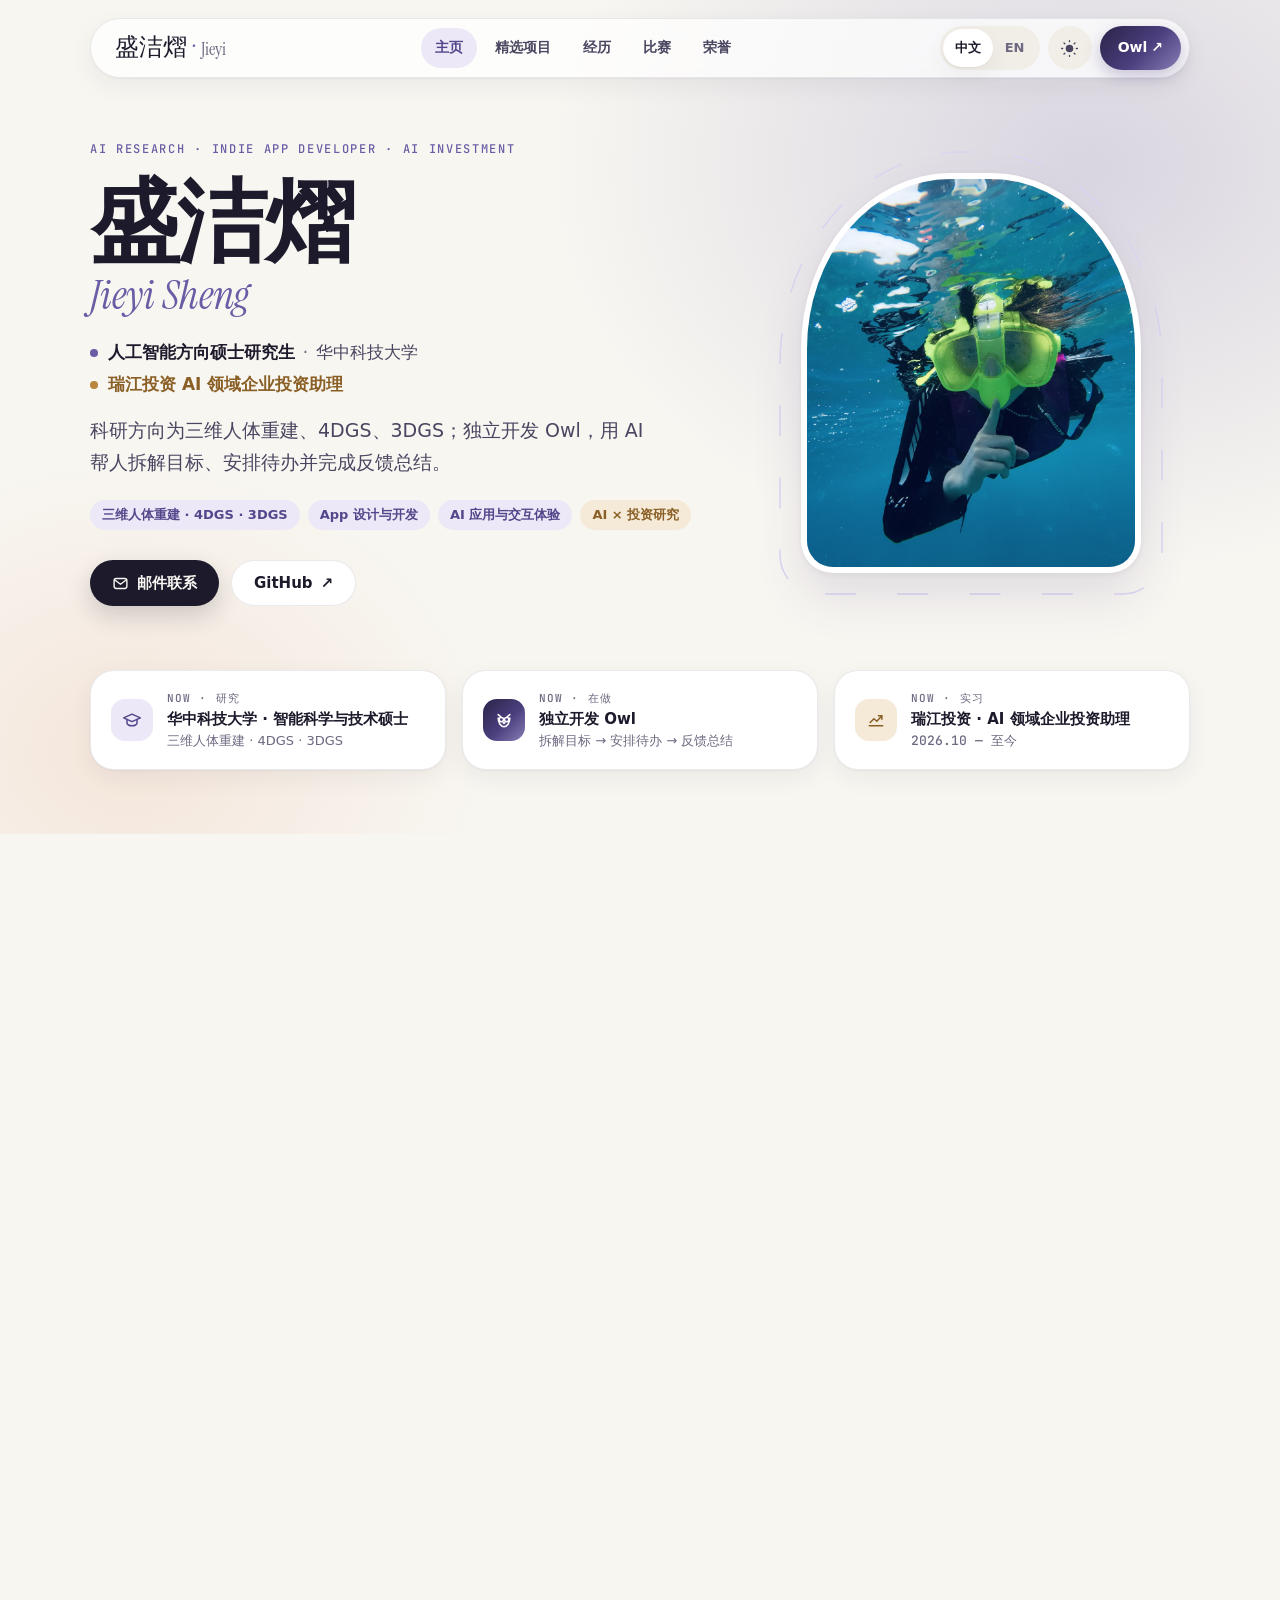
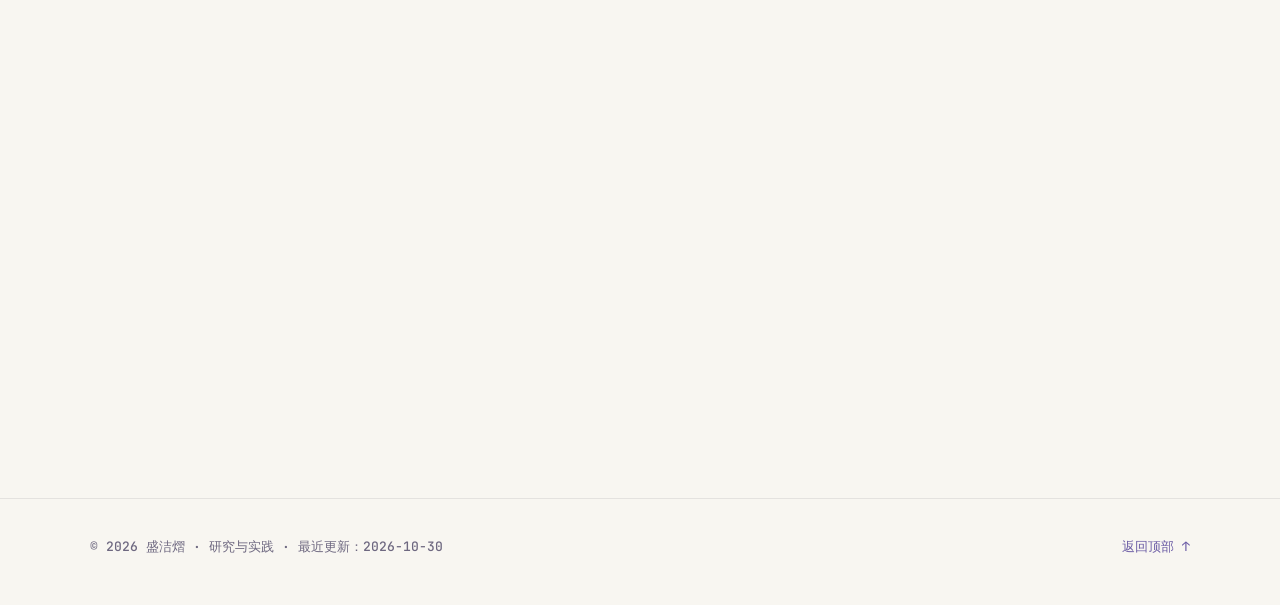
==== archive/index.html @ c2bc89c9 "archive: remove the three floating stat bubbles around the hero avatar; keep English institution nam" ====
<!DOCTYPE html>
<html lang="zh-CN" class="light">
  <head>
    <meta charset="utf-8">
    <meta name="viewport" content="width=device-width, initial-scale=1">
    <meta http-equiv="Content-Security-Policy" content="default-src 'self'; img-src 'self' data:; style-src 'self'; script-src 'self'; font-src 'self'; connect-src 'self'; frame-src 'none'; object-src 'none'; base-uri 'self'; form-action 'none'">
    <title>盛洁熠 | Jieyi Sheng</title>
    <meta name="description" content="人工智能方向硕士研究生、瑞江投资 AI 领域企业投资助理，独立开发 Owl，关注三维人体重建、4DGS、3DGS。">
    <meta name="author" content="盛洁熠">
    <meta name="keywords" content="盛洁熠,Jieyi Sheng,三维人体重建,4DGS,3DGS,人工智能,华中科技大学">
    <meta property="og:title" content="盛洁熠 | Jieyi Sheng">
    <meta property="og:description" content="人工智能方向硕士研究生、瑞江投资 AI 领域企业投资助理，独立开发 Owl，关注三维人体重建、4DGS、3DGS。">
    <meta property="og:type" content="website">
    <meta property="og:url" content="https://vvsherryvv.github.io/archive/">
    <meta property="og:image" content="https://vvsherryvv.github.io/archive/assets/avatar.jpg">
    <meta name="twitter:card" content="summary_large_image">
    <meta name="twitter:title" content="盛洁熠 | Jieyi Sheng">
    <meta name="twitter:description" content="人工智能方向硕士研究生、瑞江投资 AI 领域企业投资助理，独立开发 Owl，关注三维人体重建、4DGS、3DGS。">
    <meta name="twitter:image" content="https://vvsherryvv.github.io/archive/assets/avatar.jpg">
    <meta name="theme-color" content="#F8F6F1">
    <link rel="canonical" href="https://vvsherryvv.github.io/archive/">
    <link rel="icon" href="/assets/images/favicon.png" type="image/png">
    <link rel="apple-touch-icon" href="/apple-touch-icon.png">
    <link rel="preload" as="image" href="assets/avatar.jpg">
    <link rel="stylesheet" href="styles.css">
  </head>
  <body>
    <a class="skip-link" href="#archive-content">跳到主要内容 / Skip to content</a>
    <nav class="site-nav" aria-label="Primary">
      <div class="nav-inner">
        <a class="brand" href="#about"><span data-i18n="brand">盛洁熠</span><span class="brand-dot" aria-hidden="true">&middot;</span><span class="brand-sub" data-i18n="brandSub">Jieyi</span></a>
        <div class="desktop-links">
          <a href="#about" data-i18n="navAbout">主页</a>
          <a href="#projects" data-i18n="navProjects">精选项目</a>
          <a href="#experience" data-i18n="navExperience">经历</a>
          <a href="#competitions" data-i18n="navCompetitions">比赛</a>
          <a href="#awards" data-i18n="navAwards">荣誉</a>
        </div>
        <div class="nav-actions">
          <div class="language-switch" role="group" aria-label="Language">
            <button type="button" data-lang="zh" class="active" aria-pressed="true">中文</button>
            <button type="button" data-lang="en" aria-pressed="false">EN</button>
          </div>
          <button class="icon-button" id="themeToggle" type="button" aria-label="Toggle theme">
            <svg class="sun-icon" viewBox="0 0 24 24" aria-hidden="true"><path d="M12 4.2a.8.8 0 0 0 .8-.8V2a.8.8 0 1 0-1.6 0v1.4a.8.8 0 0 0 .8.8Zm0 15.6a.8.8 0 0 0-.8.8V22a.8.8 0 1 0 1.6 0v-1.4a.8.8 0 0 0-.8-.8ZM4.2 12a.8.8 0 0 0-.8-.8H2a.8.8 0 1 0 0 1.6h1.4a.8.8 0 0 0 .8-.8Zm17.8-.8h-1.4a.8.8 0 1 0 0 1.6H22a.8.8 0 1 0 0-1.6ZM5.64 4.51a.8.8 0 1 0-1.13 1.13l.99.99a.8.8 0 0 0 1.13-1.13l-.99-.99Zm12.86 12.86a.8.8 0 1 0-1.13 1.13l.99.99a.8.8 0 1 0 1.13-1.13l-.99-.99Zm.99-11.73a.8.8 0 1 0-1.13-1.13l-.99.99a.8.8 0 1 0 1.13 1.13l.99-.99ZM6.63 18.5a.8.8 0 0 0-1.13-1.13l-.99.99a.8.8 0 1 0 1.13 1.13l.99-.99ZM12 7.2a4.8 4.8 0 1 0 0 9.6 4.8 4.8 0 0 0 0-9.6Z"/></svg>
            <svg class="moon-icon" viewBox="0 0 24 24" aria-hidden="true"><path d="M21.3 14.1a.9.9 0 0 0-.99-.24 7.7 7.7 0 0 1-9.98-10 .9.9 0 0 0-1.23-1.1A9.9 9.9 0 1 0 21.48 15a.9.9 0 0 0-.18-.9Z"/></svg>
          </button>
          <a class="product-home" href="https://www.wizardingos.club/zh/">Owl <span aria-hidden="true">&#8599;</span></a>
          <button class="menu-button" id="menuToggle" type="button" aria-label="Open menu" aria-expanded="false" aria-controls="mobileLinks">
            <svg class="menu-icon" viewBox="0 0 24 24" aria-hidden="true"><path d="M5 8h14M5 16h14"/></svg>
            <svg class="close-icon" viewBox="0 0 24 24" aria-hidden="true"><path d="M6 6l12 12M18 6 6 18"/></svg>
          </button>
        </div>
      </div>
      <div class="mobile-links" id="mobileLinks">
        <a href="#about" data-i18n="navAbout">主页</a>
        <a href="#projects" data-i18n="navProjects">精选项目</a>
        <a href="#experience" data-i18n="navExperience">经历</a>
        <a href="#competitions" data-i18n="navCompetitions">比赛</a>
        <a href="#awards" data-i18n="navAwards">荣誉</a>
        <a class="mobile-owl" href="https://www.wizardingos.club/zh/">Owl <span aria-hidden="true">&#8599;</span></a>
      </div>
    </nav>

    <main class="page-shell" id="archive-content" tabindex="-1">
      <header class="hero" id="about">
        <div class="wrap hero-inner">
          <div class="hero-copy">
            <p class="eyebrow hero-eyebrow" data-i18n="heroEyebrow" data-i18n-items><span class="eyebrow-item">AI Research</span><span class="eyebrow-sep" aria-hidden="true"> · </span><span class="eyebrow-item">Indie App Developer</span><span class="eyebrow-sep" aria-hidden="true"> · </span><span class="eyebrow-item">AI Investment</span></p>
            <h1 data-i18n="name">盛洁熠</h1>
            <p class="hero-en" data-i18n="heroAltName">Jieyi Sheng</p>
            <div class="hero-roles">
              <p class="hero-role"><span class="role-mark" aria-hidden="true"></span><span class="role-text"><span data-i18n="title">人工智能方向硕士研究生</span><span class="sep" aria-hidden="true">&middot;</span><span class="institution" data-i18n="institution">华中科技大学</span></span></p>
              <p class="hero-role invest"><span class="role-mark" aria-hidden="true"></span><span class="role-text" data-i18n="titleRuijiang">瑞江投资 AI 领域企业投资助理</span></p>
            </div>
            <p class="lede" data-i18n="heroLede">科研方向为三维人体重建、4DGS、3DGS；独立开发 Owl，用 AI 帮人拆解目标、安排待办并完成反馈总结。</p>
            <div class="chip-row">
              <span class="chip" data-i18n="interest2">三维人体重建 · 4DGS · 3DGS</span>
              <span class="chip" data-i18n="interest1">App 设计与开发</span>
              <span class="chip" data-i18n="interest3">AI 应用与交互体验</span>
              <span class="chip amber" data-i18n="chipInvest">AI × 投资研究</span>
            </div>
            <div class="cta-row">
              <a class="btn primary" href="mailto:2689868116@qq.com"><svg viewBox="0 0 24 24" aria-hidden="true"><rect x="3" y="5" width="18" height="14" rx="3"/><path d="m4 7 8 6 8-6"/></svg><span data-i18n="contactEmail">邮件联系</span></a>
              <a class="btn ghost" href="https://github.com/vvsherryvv">GitHub <span aria-hidden="true">&#8599;</span></a>
            </div>
          </div>
          <div class="portrait">
            <svg class="arch-ring" viewBox="0 0 384 444" preserveAspectRatio="none" aria-hidden="true"><path pathLength="280" d="M1 213A183 212 0 0 1 184 1h16a183 212 0 0 1 183 212v191a39 39 0 0 1-39 39H40a39 39 0 0 1-39-39Z"/></svg>
            <div class="avatar-frame">
              <img src="assets/avatar.jpg" width="1600" height="1200" alt="盛洁熠头像" class="avatar">
            </div>
          </div>
        </div>
        <div class="wrap">
          <div class="now-grid">
            <article class="card now-card reveal">
              <span class="now-icon" aria-hidden="true"><svg viewBox="0 0 24 24"><path d="M2 9.5 12 5l10 4.5-10 4.5L2 9.5Z"/><path d="M6 11.5V16c0 1.4 2.7 3 6 3s6-1.6 6-3v-4.5"/></svg></span>
              <div><span class="now-label" data-i18n="nowResearch">Now · 研究</span><p class="now-title" data-i18n="nowResearchTitle">华中科技大学 · 智能科学与技术硕士</p><p class="now-text" data-i18n="nowResearchText">三维人体重建 · 4DGS · 3DGS</p></div>
            </article>
            <article class="card now-card reveal">
              <span class="now-icon owl" aria-hidden="true"><svg viewBox="0 0 24 24"><path d="M5 5.5 8 8M19 5.5 16 8"/><circle cx="8.8" cy="11.5" r="2.6"/><circle cx="15.2" cy="11.5" r="2.6"/><path d="M5 9.5C5 15 8 20 12 20s7-5 7-10.5"/><path d="m11 15 1 1.2 1-1.2"/></svg></span>
              <div><span class="now-label" data-i18n="nowBuilding">Now · 在做</span><p class="now-title" data-i18n="nowBuildingTitle">独立开发 Owl</p><p class="now-text" data-i18n="nowBuildingText">拆解目标 → 安排待办 → 反馈总结</p></div>
            </article>
            <article class="card now-card reveal">
              <span class="now-icon amber" aria-hidden="true"><svg viewBox="0 0 24 24"><path d="M4 19h16"/><path d="m5 15 4.5-4.5 3.5 3L19 7"/><path d="M15 7h4v4"/></svg></span>
              <div><span class="now-label" data-i18n="nowInternship">Now · 实习</span><p class="now-title" data-i18n="expRuijiangTitle">瑞江投资 · AI 领域企业投资助理</p><p class="now-text mono" data-i18n="ruijiangDate">2026.10 — 至今</p></div>
            </article>
          </div>
        </div>
      </header>

      <div class="wrap">
        <section id="about-me" class="section" aria-labelledby="about-title">
          <div class="sec-head reveal"><span class="num" aria-hidden="true">01</span><h2 id="about-title" data-i18n="aboutTitle">关于我</h2></div>
          <div class="about-grid">
            <article class="card about-card prose reveal">
              <p data-i18n="aboutP1">我在华中科技大学人工智能与自动化学院攻读智能科学与技术硕士，本科毕业于华中科技大学未来技术学院人工智能专业，科研方向为三维人体重建、4DGS、3DGS。我独立开发 Owl，用 AI 帮人拆解目标、安排待办并完成反馈总结；目前也在瑞江投资担任 AI 领域企业投资助理。</p>
              <p data-i18n="aboutP2">我的项目经历覆盖多模态视觉大模型、SLAM 与脑机接口，其中「萤狩—基于超轻量化视觉大模型的红外弱小目标智能感知系统」获 2025 年度中国青年科技创新“揭榜挂帅”擂台赛全国三等奖。</p>
            </article>
            <article id="education" class="card edu-card reveal">
              <h3 data-i18n="educationTitle">教育背景</h3>
              <div class="edu-item">
                <div class="date" data-i18n="gradDate">2025.09 — 至今</div>
                <h4 data-i18n="eduGradTitle">华中科技大学 · 人工智能与自动化学院</h4>
                <p data-i18n="eduGradText">智能科学与技术专业硕士研究生。上一学年课程成绩 90.37，课程包括智能计算系统、凸优化理论及算法、矩阵论、数理统计等。</p>
              </div>
              <div class="edu-item">
                <div class="date">2021 &mdash; 2025</div>
                <h4 data-i18n="eduUnderTitle">华中科技大学 · 未来技术学院</h4>
                <p data-i18n="eduUnderText">人工智能专业本科。加权成绩 88.89，主修数据科学基础、数据结构与算法设计、人工智能导论、模式识别与机器学习、概率论与数理统计、光电探测技术、单片机与嵌入式系统等课程。</p>
              </div>
            </article>
          </div>
        </section>

        <section id="projects" class="section" aria-labelledby="projects-title">
          <div class="sec-head reveal"><span class="num" aria-hidden="true">02</span><h2 id="projects-title" data-i18n="projectsTitle">精选项目</h2><span class="sub" data-i18n="projectsHint">科研与工程实践</span></div>
          <div class="bento">
            <article class="feature featured-project reveal">
              <span class="orb" aria-hidden="true"></span><span class="orb two" aria-hidden="true"></span>
              <p class="eyebrow" data-i18n="productType">独立开发 · AI 应用</p>
              <h3>Owl</h3>
              <p data-i18n="productText">聚焦「拆解目标 → 安排待办 → 反馈总结」三步闭环，用 AI 辅助把目标拆成可执行的小步骤并落入日常日历与每日复盘。</p>
              <ol class="flow">
                <li data-i18n="flowStep1">拆解目标</li><li class="arrow" aria-hidden="true">&rarr;</li><li data-i18n="flowStep2">安排待办</li><li class="arrow" aria-hidden="true">&rarr;</li><li data-i18n="flowStep3">反馈总结</li>
              </ol>
              <a class="go project-link" href="https://www.wizardingos.club/zh/" id="productLink" data-i18n="productLink">了解产品 →</a>
            </article>
            <article class="card lift pj reveal">
              <p class="meta">2025.06 &ndash; 2025.09 &middot; <span data-i18n="project1Type">挑战杯 / 揭榜挂帅</span></p>
              <h3 data-i18n="project1Title">萤狩—基于超轻量化视觉大模型的红外弱小目标智能感知系统</h3>
              <p data-i18n="project1Text">面向低参数量国产大模型的视觉检测识别任务，负责采用 Qwen2.5-VL-3B 作为基础模型、时序差分图与红外图并行输入的算法实现，并撰写主要代码说明文档。</p>
              <div class="tags"><span class="tag">Qwen2.5-VL</span><span class="tag">Small Target Detection</span><span class="tag">Edge AI</span></div>
            </article>
            <article class="card lift pj reveal">
              <p class="meta">2023.02 &ndash; 2024.05 &middot; <span data-i18n="project2Type">校级大创 · 队长</span></p>
              <h3 data-i18n="project2Title">基于 SLAM 的小车自动避障与地图构建</h3>
              <p data-i18n="project2Text">完成视觉 SLAM 框架学习、小车机械结构与 PCB 设计加工，部署并运行 VINS-Mono 单目-IMU 系统，实现视频与 IMU 数据读取和实时状态估计。</p>
              <div class="tags"><span class="tag">SLAM</span><span class="tag">VINS-Mono</span><span class="tag">Robotics</span></div>
            </article>
            <article class="card lift pj wide reveal">
              <p class="meta">2022.09 &ndash; 2023.02 &middot; <span data-i18n="project3Type">实验室轮转</span></p>
              <h3 data-i18n="project3Title">基于脑机接口的机械臂控制系统</h3>
              <p data-i18n="project3Text">针对脑机接口信号传输和反馈回路问题，设计结合定位、视觉采集、云端 EEG 解码和网络传输的机械臂控制产品方案。</p>
              <div class="tags"><span class="tag">BCI</span><span class="tag">Cloud Decode</span><span class="tag">Product Design</span></div>
            </article>
          </div>
        </section>

        <section id="experience" class="section" aria-labelledby="experience-title">
          <div class="sec-head reveal"><span class="num" aria-hidden="true">03</span><h2 id="experience-title" data-i18n="experienceTitle">经历</h2></div>
          <div class="card timeline-card reveal">
            <ol class="timeline">
              <li class="ti current">
                <div class="date" data-i18n="ruijiangDate">2026.10 — 至今</div>
                <h3 data-i18n="expRuijiangTitle">瑞江投资 · AI 领域企业投资助理</h3>
                <p data-i18n="expRuijiangText">参与 AI赛道企业调研与投资分析。</p>
              </li>
              <li class="ti current">
                <div class="date" data-i18n="gradDate">2025.09 — 至今</div>
                <h3 data-i18n="expGradTitle">研究生学生工作</h3>
                <details>
                  <summary><span class="summary-text" data-i18n="expGradSummary">研究生科协常务中心、学院研会学术部、学院党建中心宣传部学生干部</span><span class="toggle"><span class="when-closed" data-i18n="expandLabel">展开</span><span class="when-open" data-i18n="collapseLabel">收起</span></span></summary>
                  <ul class="experience-details">
                    <li data-i18n="expGradRoles">担任华中科技大学研究生科学技术协会常务中心、人工智能与自动化学院研究生会学术部、学院党建中心宣传部学生干部。研究生科学技术协会在 2025 年度星级学生社团评选中获评五星学生社团。</li>
                    <li data-i18n="expGradEvents">参与组织 2025 三院联合党史知识竞赛等学院活动，并担任华中科技大学 2026 年研究生人工智能创新大赛主持人。</li>
                    <li data-i18n="expGradAdmin">完成研究生党支部换届材料“三上三下”审核、支部党员信息系统维护及发展对象结业材料检查。参与中央八项规定精神和党纪学习教育内容创作，制作 11 月与 2 月主题党日通知及学习摘编。</li>
                  </ul>
                </details>
              </li>
              <li class="ti">
                <div class="date">2024.07 &ndash; 2024.08</div>
                <h3 data-i18n="expInternTitle">武汉人工智能研究院 · 解决方案实习生</h3>
                <p data-i18n="expInternText">参与多模态大模型、数字人平台等业务工作，学习大模型微调工具链，参与招投标解决方案、竞品资讯写作、市场调研与产品战略规划。</p>
              </li>
              <li class="ti">
                <div class="date">2024 &ndash; 2025</div>
                <h3 data-i18n="expStudentTitle">未来技术学院党服中心宣传部 · 副部长</h3>
                <p data-i18n="expStudentText">负责党员活动组织、新闻宣传、公众号内容建设和活动摄影，包括党员进寝室宣讲、宿舍搬迁党员先锋队、纪念馆参观等活动。</p>
              </li>
              <li class="ti">
                <div class="date">2022</div>
                <h3 data-i18n="expPracticeTitle">社会实践与母校回访</h3>
                <p data-i18n="expPracticeText">担任“优秀学子回访母校”宣传队队长，并参与“聚焦未来技术，洞悉科技前沿”科技企业走访调研，完成实践日志、报告与答辩。</p>
              </li>
            </ol>
          </div>
        </section>

        <section id="papers" class="section" aria-labelledby="papers-title">
          <div class="sec-head reveal"><span class="num" aria-hidden="true">04</span><h2 id="papers-title" data-i18n="papersTitle">论文投稿</h2><span class="sub" data-i18n="papersHint">A 类论文投稿 2 篇</span></div>
          <div class="card papers-card reveal">
            <article class="paper">
              <span class="acr" aria-hidden="true">SOMHSR</span>
              <h3 lang="en"><span class="sr-only">SOMHSR: </span>Streaming Online Multi-Human and Scene Reconstruction from Wild Monocular Videos</h3>
              <span class="chip" data-i18n="paperStatus">已投稿</span>
            </article>
            <article class="paper">
              <span class="acr" aria-hidden="true">FDDAR</span>
              <h3 lang="en"><span class="sr-only">FDDAR: </span>Frequency-guided Dynamic Densification in 3DGS for 3D Avatar Reconstruction</h3>
              <span class="chip" data-i18n="paperStatus">已投稿</span>
            </article>
          </div>
        </section>

        <section id="competitions" class="section" aria-labelledby="competitions-title">
          <div class="sec-head reveal"><span class="num" aria-hidden="true">05</span><h2 id="competitions-title" data-i18n="competitionsTitle">竞赛成果</h2><span class="sub" data-i18n="competitionsHint">科技创新竞赛</span></div>
          <article class="card honor reveal">
            <div class="medal" aria-hidden="true"><svg viewBox="0 0 24 24"><path d="M8 3h8l-2.2 6.2M8 3l2.2 6.2"/><circle cx="12" cy="15" r="5.5"/><path d="m12 12.4.9 1.8 2 .3-1.45 1.4.35 2-1.8-.95-1.8.95.35-2-1.45-1.4 2-.3Z"/></svg></div>
            <div class="honor-body">
              <p class="eyebrow">2025 &middot; <span data-i18n="competition1Type">中国青年科技创新“揭榜挂帅”擂台赛</span></p>
              <h3 data-i18n="competition1Title">全国三等奖</h3>
              <p data-i18n="competition1Text">以「萤狩—基于超轻量化视觉大模型的红外弱小目标智能感知系统」参赛，结合视觉语言模型、时序差分信息和红外图像输入完成算法实现与方案迭代。</p>
            </div>
          </article>
        </section>

        <section id="awards" class="section" aria-labelledby="awards-title">
          <div class="sec-head reveal"><span class="num" aria-hidden="true">06</span><h2 id="awards-title" data-i18n="awardsTitle">荣誉奖励</h2><span class="sub" data-i18n="awardsHint">竞赛、奖学金与综合荣誉</span></div>
          <div class="awards">
            <article class="card lift aw reveal">
              <span class="aw-icon" aria-hidden="true"><svg viewBox="0 0 24 24"><path d="M2 9.5 12 5l10 4.5-10 4.5L2 9.5Z"/><path d="M6 11.5V16c0 1.4 2.7 3 6 3s6-1.6 6-3v-4.5"/></svg></span>
              <h3 data-i18n="awardAcademicTitle">学业与综合荣誉</h3>
              <p data-i18n="awardAcademicText">学习优秀奖学金、光谷晨星奖学金、自强奖学金、华中科技大学优秀学生干部、光电学院自强标兵。</p>
            </article>
            <article class="card lift aw reveal">
              <span class="aw-icon amber" aria-hidden="true"><svg viewBox="0 0 24 24"><path d="M8 4h8v5a4 4 0 0 1-8 0V4Z"/><path d="M8 6H5a3 3 0 0 0 3 4M16 6h3a3 3 0 0 1-3 4M12 13v4M8.5 20h7"/></svg></span>
              <h3 data-i18n="awardCompetitionTitle">学科竞赛</h3>
              <p data-i18n="awardCompetitionText">2025 年度中国青年科技创新“揭榜挂帅”擂台赛全国三等奖。</p>
            </article>
            <article class="card lift aw reveal">
              <span class="aw-icon" aria-hidden="true"><svg viewBox="0 0 24 24"><path d="M12 20v-8"/><path d="M12 12c0-4 3-6.5 7-6.5 0 4-3 6.5-7 6.5Z"/><path d="M12 14.5C12 11 9.5 9 6 9c0 3.5 2.5 5.5 6 5.5Z"/></svg></span>
              <h3 data-i18n="awardPracticeTitle">实践与校园活动</h3>
              <p data-i18n="awardPracticeText">校级社会实践优秀团队、社会实践优秀个人、喻晓之巅辩论赛校八强、光电师生杯羽毛球赛团队第三名。</p>
            </article>
          </div>
          <div id="skills" class="skills-block reveal">
            <h3 data-i18n="skillsTitle">专业技能</h3>
            <div class="skill-cloud">
              <span class="chip">3D Human Reconstruction</span><span class="chip">4DGS</span><span class="chip">3DGS</span><span class="chip">Qwen2.5-VL</span><span class="chip line">Python</span><span class="chip line">MATLAB</span><span class="chip line">C/C++</span><span class="chip line">Linux</span><span class="chip line">CMake</span><span class="chip line">LaTeX</span><span class="chip line">Git</span><span class="chip line">SLAM</span><span class="chip line">Embedded Systems</span><span class="chip amber">SwiftUI</span>
            </div>
          </div>
        </section>
      </div>
    </main>

    <footer class="archive-footer">
      <div class="wrap footer-inner">
        <p>&copy; 2026 <span data-i18n="footerText">盛洁熠 · 研究与实践</span> &middot; <span data-i18n="updatedLabel">最近更新：</span><time datetime="2026-10-30">2026-10-30</time></p>
        <p><a href="#about" data-i18n="backTop">返回顶部 ↑</a></p>
      </div>
    </footer>

    <script src="script.js"></script>
  </body>
</html>
---- archive/styles.css ----
/* Iris Paper design tokens (archive redesign 2026-10). */
:root {
  /* paper & surfaces */
  --paper: #F8F6F1;
  --paper-2: #F1EEE7;
  --surface: #FFFFFF;
  --line: rgba(29, 26, 43, .09);
  /* ink */
  --ink: #1D1A2B;
  --ink-2: #4A4560;
  --ink-3: #6E6880;        /* AA: 4.92 on paper, 5.31 on surface, 4.58 on paper-2 */
  /* brand */
  --iris: #6B5CA5;
  --iris-strong: #54468A;
  --owl: #897EB6;
  --lilac: #ECE8F7;
  --lilac-2: #DCD5F1;
  /* semantic accents */
  --amber: #B9853F;
  --amber-soft: #F5EAD8;
  --sage: #4E9A78;
  /* gradients */
  --grad-hero: radial-gradient(60% 70% at 85% 20%, rgba(137,126,182,.28), transparent 70%),
               radial-gradient(40% 50% at 10% 90%, rgba(243,223,209,.70), transparent 70%);
  --grad-feature: linear-gradient(135deg, #2A2347 0%, #4B3F7E 55%, #897EB6 100%);
  /* radii */
  --r-sm: 10px; --r-md: 16px; --r-lg: 24px; --r-xl: 32px; --r-pill: 999px;
  /* shadows */
  --sh-1: 0 1px 2px rgba(29,26,43,.04), 0 8px 24px rgba(29,26,43,.06);
  --sh-2: 0 2px 6px rgba(29,26,43,.05), 0 24px 48px rgba(84,70,138,.14);
  /* type */
  --f-display: "Instrument Serif", "Noto Serif SC", Georgia, serif;
  --f-sans: Inter, "PingFang SC", "Noto Sans SC", "Noto Sans CJK SC", system-ui, sans-serif;
  --f-mono: "JetBrains Mono", "IBM Plex Mono", ui-monospace, monospace;
  /* spacing (4pt grid) */
  --s-1: 4px; --s-2: 8px; --s-3: 12px; --s-4: 16px; --s-5: 24px; --s-6: 32px; --s-7: 48px; --s-8: 72px; --s-9: 96px;
  --content: 1180px;
  /* implementation helpers derived from the tokens above */
  --amber-ink: #8A5F25;
  --nav-alpha: 72%;
  color-scheme: light;
}

.dark {
  --paper: #0F0D1A;
  --paper-2: #1A1630;
  --surface: #17132A;
  --line: rgba(243, 240, 250, .08);
  --ink: #F3F0FA;
  --ink-2: #CBC3E3;
  --ink-3: #8E87A8;
  --iris: #B7A4F9;
  --iris-strong: #E0D6FF;
  --owl: #9F94CC;
  --lilac: rgba(183,164,249,.14);
  --lilac-2: rgba(183,164,249,.26);
  --amber: #E1B470;
  --amber-soft: rgba(225,180,112,.14);
  --grad-hero: radial-gradient(60% 70% at 85% 20%, rgba(137,126,182,.30), transparent 70%),
               radial-gradient(40% 50% at 10% 90%, rgba(98,84,148,.25), transparent 70%);
  --sh-1: 0 1px 0 rgba(255,255,255,.03) inset, 0 10px 28px rgba(0,0,0,.35);
  --sh-2: 0 24px 56px rgba(0,0,0,.45);
  --amber-ink: #E1B470;
  color-scheme: dark;
}

/* Self-hosted, Latin-subset web fonts (SIL OFL 1.1; license in font name table). */
@font-face {
  font-family: "Instrument Serif";
  font-style: normal;
  font-weight: 400;
  font-display: swap;
  src: local("Instrument Serif"), local("InstrumentSerif-Regular"), url("assets/fonts/instrument-serif-400.woff") format("woff");
}
@font-face {
  font-family: "Instrument Serif";
  font-style: italic;
  font-weight: 400;
  font-display: swap;
  src: local("Instrument Serif Italic"), local("InstrumentSerif-Italic"), url("assets/fonts/instrument-serif-400-italic.woff") format("woff");
}
@font-face {
  font-family: "JetBrains Mono";
  font-style: normal;
  font-weight: 500;
  font-display: swap;
  src: url("assets/fonts/jetbrains-mono-500.woff") format("woff");
}

/* ---------- base ---------- */
* { box-sizing: border-box; }
html { scroll-behavior: smooth; }
body {
  margin: 0;
  color: var(--ink);
  background: var(--paper);
  font-family: var(--f-sans);
  line-height: 1.65;
  -webkit-font-smoothing: antialiased;
  overflow-wrap: break-word;
  transition: background-color .3s ease, color .3s ease;
}
h1, h2, h3, h4, p, ul, figure { margin: 0; }
a { color: inherit; text-decoration: none; }
button { font: inherit; color: inherit; }
img { display: block; max-width: 100%; }
svg { flex: none; }

.sr-only {
  position: absolute; width: 1px; height: 1px; padding: 0; margin: -1px;
  overflow: hidden; clip: rect(0 0 0 0); white-space: nowrap; border: 0;
}

.skip-link {
  position: fixed; z-index: 100; top: .5rem; left: .5rem;
  transform: translateY(-180%);
  border-radius: var(--r-pill);
  background: var(--ink); color: var(--paper);
  padding: .65rem 1rem; font-weight: 700;
}
.skip-link:focus { transform: translateY(0); }

a:focus-visible, button:focus-visible, summary:focus-visible, [tabindex]:focus-visible {
  outline: 3px solid var(--iris);
  outline-offset: 3px;
}
main:focus { outline: none; }

.wrap {
  width: 100%;
  max-width: var(--content);
  margin: 0 auto;
  padding: 0 40px;
}

/* ---------- shared components ---------- */
.eyebrow {
  font-family: var(--f-mono); font-size: 12px; font-weight: 500;
  letter-spacing: .14em; text-transform: uppercase; color: var(--iris);
}
.eyebrow { text-wrap: balance; }
.eyebrow-item { white-space: nowrap; }
.chip {
  display: inline-flex; align-items: center; gap: 6px;
  padding: 6px 12px; border-radius: var(--r-pill);
  background: var(--lilac); color: var(--iris-strong);
  font-size: 13px; font-weight: 600; line-height: 1.4;
}
.chip svg { width: 14px; height: 14px; fill: none; stroke: currentColor; stroke-width: 2; stroke-linecap: round; stroke-linejoin: round; }
.chip.amber { background: var(--amber-soft); color: var(--amber-ink); }
.chip.line { background: transparent; border: 1px solid var(--line); color: var(--ink-2); }
.btn {
  display: inline-flex; align-items: center; justify-content: center; gap: 8px;
  min-height: 46px; padding: 0 22px; border-radius: var(--r-pill);
  font-weight: 650; font-size: 15px;
  transition: transform .2s ease, box-shadow .2s ease, background-color .2s ease;
}
.btn svg { width: 17px; height: 17px; fill: none; stroke: currentColor; stroke-width: 2; stroke-linecap: round; stroke-linejoin: round; }
.btn.primary { background: var(--ink); color: var(--paper); box-shadow: 0 10px 24px rgba(29,26,43,.18); }
.btn.ghost { background: var(--surface); border: 1px solid var(--line); color: var(--ink); }
.btn:hover { transform: translateY(-1px); }
.btn.ghost:hover { box-shadow: var(--sh-1); }
.card {
  background: var(--surface);
  border: 1px solid var(--line);
  border-radius: var(--r-lg);
  box-shadow: var(--sh-1);
  transition: transform .25s ease, box-shadow .25s ease, background-color .3s ease;
}
.card.lift:hover { transform: translateY(-3px); box-shadow: var(--sh-2); }
.tag {
  font-family: var(--f-mono); font-size: 11.5px; font-weight: 500;
  padding: 3px 9px; border-radius: 6px;
  background: var(--paper-2); color: var(--ink-2);
}
.mono { font-family: var(--f-mono); font-weight: 500; }

/* ---------- navigation: floating capsule ---------- */
.site-nav {
  position: fixed; z-index: 50; top: 18px; left: 0; right: 0;
  padding: 0 12px;
  pointer-events: none;
}
.nav-inner {
  pointer-events: auto;
  display: flex; align-items: center; justify-content: space-between; gap: 12px;
  max-width: 1100px; height: 60px; margin: 0 auto;
  padding: 0 8px 0 24px;
  border: 1px solid var(--line);
  border-radius: var(--r-pill);
  background: color-mix(in srgb, var(--surface) var(--nav-alpha), transparent);
  box-shadow: var(--sh-1);
  -webkit-backdrop-filter: blur(16px);
  backdrop-filter: blur(16px);
  transition: background-color .3s ease;
}
.site-nav.is-scrolled { --nav-alpha: 90%; }
.brand {
  display: inline-flex; align-items: baseline; gap: 6px;
  flex-shrink: 0; min-height: 44px; align-self: center; line-height: 44px;
  font-family: var(--f-display); font-size: 24px; color: var(--ink); white-space: nowrap;
}
.brand-dot { color: var(--iris); font-style: italic; }
.brand-sub { font-size: 18px; color: var(--ink-3); }
.desktop-links { display: flex; gap: 4px; font-size: 14px; font-weight: 600; color: var(--ink-2); }
.desktop-links a {
  display: inline-flex; align-items: center; min-height: 40px;
  padding: 0 14px; border-radius: var(--r-pill);
  transition: color .16s ease, background-color .16s ease;
}
.desktop-links a:hover { color: var(--ink); background: var(--paper-2); }
.desktop-links a.active { background: var(--lilac); color: var(--iris-strong); }
.nav-actions { display: flex; align-items: center; gap: 8px; flex-shrink: 0; }

.language-switch {
  display: inline-flex; align-items: center;
  background: var(--paper-2); border-radius: var(--r-pill); padding: 3px;
}
.language-switch button {
  min-width: 44px; min-height: 38px;
  border: 0; background: transparent; cursor: pointer;
  padding: 0 12px; border-radius: var(--r-pill);
  color: var(--ink-3); font-size: 13px; font-weight: 650;
  transition: background-color .2s ease, color .2s ease, box-shadow .2s ease;
}
.language-switch button.active { background: var(--surface); color: var(--ink); box-shadow: var(--sh-1); }

.icon-button, .menu-button {
  display: inline-grid; place-items: center;
  width: 44px; height: 44px;
  border: 0; border-radius: 50%; cursor: pointer;
  background: var(--paper-2); color: var(--ink-2);
  transition: background-color .2s ease, color .2s ease;
}
.icon-button:hover, .menu-button:hover { color: var(--iris-strong); background: var(--lilac); }
.icon-button svg { width: 19px; height: 19px; fill: currentColor; }
.menu-button svg { width: 20px; height: 20px; fill: none; stroke: currentColor; stroke-width: 2; stroke-linecap: round; }
.menu-button .close-icon { display: none; }
.menu-button[aria-expanded="true"] { background: var(--ink); color: var(--paper); }
.menu-button[aria-expanded="true"] .menu-icon { display: none; }
.menu-button[aria-expanded="true"] .close-icon { display: block; }
.moon-icon, .dark .sun-icon { display: none; }
.dark .moon-icon { display: block; }
.menu-button { display: none; }

.product-home {
  display: inline-flex; align-items: center; gap: 4px;
  min-height: 44px; padding: 0 18px; border-radius: var(--r-pill);
  background: var(--grad-feature); color: #fff;
  font-weight: 650; font-size: 14px;
  box-shadow: 0 6px 16px rgba(75,63,126,.28);
  transition: transform .2s ease, box-shadow .2s ease;
}
.product-home:hover { transform: translateY(-1px); box-shadow: 0 10px 22px rgba(75,63,126,.34); }

.mobile-links {
  pointer-events: auto;
  display: none;
  max-width: 1100px; margin: 8px auto 0; padding: 8px;
  background: var(--surface);
  border: 1px solid var(--line);
  border-radius: var(--r-lg);
  box-shadow: var(--sh-2);
}
.mobile-links a {
  display: flex; align-items: center; justify-content: space-between;
  min-height: 48px; padding: 0 16px; border-radius: var(--r-md);
  font-weight: 650; font-size: 15px; color: var(--ink);
}
.mobile-links a:hover { background: var(--paper-2); }
.mobile-links a.active { background: var(--lilac); color: var(--iris-strong); }
.mobile-links a.active::after { content: ""; width: 10px; height: 10px; border-radius: 50%; background: var(--iris); }
.mobile-links .mobile-owl { margin-top: 4px; background: var(--grad-feature); color: #fff; }
.mobile-links .mobile-owl:hover { background: var(--grad-feature); }

/* ---------- hero ---------- */
.hero {
  position: relative;
  padding: 140px 0 64px;
  background: var(--grad-hero);
  scroll-margin-top: 0;
}
.hero-inner {
  display: grid;
  grid-template-columns: 1.25fr .9fr;
  grid-template-areas: "copy portrait";
  gap: 56px;
  align-items: center;
}
.hero-copy { grid-area: copy; min-width: 0; }
.hero h1 {
  margin: 18px 0 6px;
  font-size: clamp(54px, 7vw, 92px); line-height: 1; font-weight: 800; letter-spacing: -.03em;
}
html[lang="en"] .hero h1 { font-size: clamp(44px, 6.2vw, 84px); letter-spacing: -.035em; }
.hero-en {
  font-family: var(--f-display); font-style: italic; font-size: clamp(30px, 3.2vw, 44px);
  color: var(--iris); line-height: 1.1;
}
html[lang="en"] .hero-en { font-style: normal; font-size: clamp(24px, 2.6vw, 34px); letter-spacing: .04em; }
.hero-roles { display: grid; gap: 6px; margin-top: 22px; }
/* Dot + text share one row; the text wraps inside its own box and the dot stays with line 1. */
.hero-role {
  display: flex; flex-wrap: nowrap; align-items: flex-start; column-gap: 10px;
  font-size: 17px; line-height: 1.5; font-weight: 650; color: var(--ink);
}
.role-text { flex: 1 1 auto; min-width: 0; }
.hero-role .sep { padding: 0 .45em; color: var(--ink-3); font-weight: 400; }
.hero-role .institution { color: var(--ink-2); font-weight: 500; white-space: nowrap; }
/* English institution name is long: give it its own line instead of breaking mid-name. */
html[lang="en"] .hero-role .sep { display: none; }
html[lang="en"] .hero-role .institution { display: block; }
@media (min-width: 768px) and (max-width: 899px) {
  html[lang="en"] .hero-role { font-size: 15px; }
}
.hero-role.invest { color: var(--amber-ink); }
.role-mark { width: 8px; height: 8px; margin-top: calc((1.5em - 8px) / 2); border-radius: 50%; background: var(--iris); flex: none; }
.hero-role.invest .role-mark { background: var(--amber); }
.lede { margin: 18px 0 22px; max-width: 560px; font-size: 19px; line-height: 1.65; color: var(--ink-2); }
.chip-row { display: flex; flex-wrap: wrap; gap: 8px; margin-bottom: 30px; }
.cta-row { display: flex; flex-wrap: wrap; gap: 12px; }

.portrait {
  grid-area: portrait;
  position: relative;
  justify-self: center;
  width: 340px; height: 400px;
}
.avatar-frame {
  position: relative; z-index: 1;
  width: 100%; height: 100%;
  overflow: hidden;
  border: 6px solid var(--surface);
  border-radius: 44% 44% var(--r-xl) var(--r-xl);
  box-shadow: var(--sh-2);
  background: var(--lilac);
}
.avatar { width: 100%; height: 100%; object-fit: cover; object-position: 58% center; }
.arch-ring {
  position: absolute; z-index: 0; inset: -22px;
  width: calc(100% + 44px); height: calc(100% + 44px);
  overflow: visible; pointer-events: none;
}
.arch-ring path {
  fill: none; stroke: var(--lilac-2); stroke-width: 1.5; stroke-dasharray: 6 8;
  vector-effect: non-scaling-stroke;
  animation: ring-drift 40s linear infinite;
}

.now-grid {
  display: grid; grid-template-columns: repeat(3, minmax(0, 1fr)); gap: 16px;
  margin-top: 64px;
}
.now-card { display: flex; align-items: center; gap: 14px; padding: 18px 20px; }
.now-icon {
  display: grid; place-items: center; flex: none;
  width: 42px; height: 42px; border-radius: 14px;
  background: var(--lilac); color: var(--iris-strong);
}
.now-icon svg { width: 20px; height: 20px; fill: none; stroke: currentColor; stroke-width: 1.8; stroke-linecap: round; stroke-linejoin: round; }
.now-icon.owl { background: var(--grad-feature); color: #fff; }
.now-icon.amber { background: var(--amber-soft); color: var(--amber-ink); }
.now-label { display: block; font-family: var(--f-mono); font-weight: 500; font-size: 11px; letter-spacing: .1em; text-transform: uppercase; color: var(--ink-3); }
.now-title { margin-top: 2px; font-weight: 650; font-size: 15px; line-height: 1.35; color: var(--ink); }
.now-text { margin-top: 2px; font-size: 13px; line-height: 1.45; color: var(--ink-3); }

/* ---------- sections ---------- */
.section { padding-top: 72px; scroll-margin-top: 90px; }
.sec-head { display: flex; flex-wrap: wrap; align-items: baseline; column-gap: 14px; row-gap: 4px; margin-bottom: 22px; }
.sec-head .num { font-family: var(--f-mono); font-weight: 500; font-size: 13px; color: var(--iris); }
.sec-head h2 { font-size: clamp(22px, 2.2vw, 28px); font-weight: 750; letter-spacing: -.01em; line-height: 1.25; }
.sec-head .sub { color: var(--ink-3); font-size: 14px; }

/* 01 about + education */
.about-grid { display: grid; grid-template-columns: 1.2fr 1fr; gap: 24px; align-items: start; }
.about-card, .edu-card { padding: 30px; }
.prose p { color: var(--ink-2); font-size: 15.5px; line-height: 1.75; }
.prose p + p { margin-top: 12px; }
.edu-card h3 { margin-bottom: 6px; font-family: var(--f-mono); font-weight: 500; font-size: 12px; letter-spacing: .14em; text-transform: uppercase; color: var(--ink-3); }
.edu-item { padding: 16px 0; border-top: 1px solid var(--line); }
.edu-item:first-of-type { border-top: 0; }
.edu-item:last-child { padding-bottom: 0; }
.date { font-family: var(--f-mono); font-weight: 500; font-size: 12px; color: var(--iris); }
.edu-item h4 { margin: 4px 0 4px; font-size: 16px; line-height: 1.4; }
.edu-item p { font-size: 13.5px; line-height: 1.65; color: var(--ink-2); }

/* 02 projects bento */
.bento { display: grid; grid-template-columns: 1.35fr 1fr 1fr; gap: 18px; }
.feature {
  grid-row: span 2;
  position: relative; overflow: hidden; isolation: isolate;
  display: flex; flex-direction: column;
  min-height: 420px; padding: 34px;
  border-radius: var(--r-xl);
  background: var(--grad-feature); color: #fff;
  box-shadow: var(--sh-2);
  transition: transform .25s ease, box-shadow .25s ease;
}
.feature:hover { transform: translateY(-3px); }
.feature .eyebrow { color: #D9D0FF; }
.feature h3 { margin: 16px 0; font-family: var(--f-display); font-size: 64px; font-weight: 400; line-height: 1; letter-spacing: 0; }
.feature p { max-width: 380px; font-size: 15.5px; line-height: 1.7; color: rgba(255,255,255,.84); }
.flow { display: flex; flex-wrap: wrap; align-items: center; gap: 6px; margin: 22px 0 28px; padding: 0; list-style: none; }
.flow li {
  padding: 8px 14px; border-radius: var(--r-pill);
  background: rgba(255,255,255,.14); border: 1px solid rgba(255,255,255,.22);
  font-size: 13.5px; font-weight: 600; white-space: nowrap;
}
.flow .arrow { padding: 0; background: none; border: 0; color: rgba(255,255,255,.6); font-weight: 400; }
.feature .go {
  align-self: flex-start; margin-top: auto;
  display: inline-flex; align-items: center; min-height: 44px; padding: 0 20px;
  border-radius: var(--r-pill); background: #fff; color: #1D1A2B;
  font-weight: 700; font-size: 14px;
  transition: transform .2s ease;
}
.feature .go:hover { transform: translateY(-1px); }
.orb {
  position: absolute; z-index: -1; right: -60px; bottom: -60px;
  width: 280px; height: 280px; border-radius: 50%;
  background: radial-gradient(circle at 35% 35%, rgba(255,255,255,.35), rgba(255,255,255,0) 60%);
  transition: transform .6s cubic-bezier(.2,.7,.2,1);
}
.orb.two { right: auto; left: 44%; top: -120px; bottom: auto; width: 200px; height: 200px; opacity: .45; }
.feature:hover .orb:not(.two) { transform: translateX(12px); }
.pj { display: flex; flex-direction: column; padding: 24px; }
.pj .meta { font-family: var(--f-mono); font-weight: 500; font-size: 11.5px; line-height: 1.5; color: var(--ink-3); }
.pj h3 { margin: 8px 0; font-size: 17px; line-height: 1.4; font-weight: 700; }
.pj p { font-size: 13.5px; line-height: 1.65; color: var(--ink-2); }
.tags { display: flex; flex-wrap: wrap; gap: 6px; margin-top: auto; padding-top: 14px; }
.pj.wide { grid-column: span 2; }

/* 03 papers */
.papers-card { padding: 8px 28px; }
.paper {
  display: grid; grid-template-columns: 110px minmax(0, 1fr) auto; gap: 18px; align-items: center;
  padding: 20px 0; border-top: 1px solid var(--line);
}
.paper:first-child { border-top: 0; }
.paper .acr { font-family: var(--f-display); font-size: 32px; line-height: 1.1; color: var(--iris); }
.paper h3 { font-size: 15px; line-height: 1.5; font-weight: 600; }

/* 03 experience (full-width timeline) + 05 competition (full-width honor card) */
.honor {
  position: relative; overflow: hidden; padding: 36px;
  display: grid; grid-template-columns: auto minmax(0, 1fr); column-gap: 28px; align-items: start;
  background: linear-gradient(160deg, var(--surface) 0%, var(--amber-soft) 140%);
}
.dark .honor { background: linear-gradient(160deg, var(--surface) 0%, rgba(225,180,112,.20) 140%); }
.medal {
  display: grid; place-items: center;
  width: 56px; height: 56px; margin: 0;
  border-radius: 18px; background: var(--amber); color: #fff;
  box-shadow: 0 10px 22px rgba(185,133,63,.3);
}
/* Dark theme: dark ink icon on the light amber tile (10.0:1). */
.dark .medal { color: var(--paper); }
.medal svg { width: 28px; height: 28px; fill: none; stroke: currentColor; stroke-width: 1.8; stroke-linecap: round; stroke-linejoin: round; }
.honor .eyebrow { color: var(--amber-ink); letter-spacing: .08em; line-height: 1.6; }
.honor-body { max-width: 760px; }
.honor h3 { margin-top: 8px; font-size: 32px; line-height: 1.2; letter-spacing: -.01em; }
.honor p { margin-top: 10px; color: var(--ink-2); font-size: 15px; line-height: 1.7; }

.timeline-card { padding: 32px 36px 12px; }
.timeline { position: relative; margin: 0; padding: 0 0 0 28px; list-style: none; }
.timeline::before {
  content: ""; position: absolute; left: 7px; top: 8px; bottom: 26px; width: 2px; border-radius: 2px;
  background: linear-gradient(var(--owl), var(--lilac-2));
}
.ti {
  position: relative; padding: 0 0 24px;
  display: grid; grid-template-columns: 172px minmax(0, 1fr); column-gap: 28px; align-items: start;
}
.ti > .date { grid-row: 1 / span 3; padding-top: 3px; }
.ti > :not(.date) { grid-column: 2; }
.ti::before {
  content: ""; position: absolute; left: -27px; top: 5px;
  width: 14px; height: 14px; border-radius: 50%;
  background: var(--surface); border: 3px solid var(--owl);
}
.ti.current::before { background: var(--owl); box-shadow: 0 0 0 6px rgba(137,126,182,.18); }
.ti h3 { margin: 2px 0 4px; font-size: 16px; line-height: 1.4; font-weight: 700; }
.ti p, .experience-details { font-size: 13.5px; line-height: 1.65; color: var(--ink-2); }
.ti details { margin-top: 2px; }
.ti summary {
  display: flex; flex-wrap: wrap; align-items: baseline; gap: 4px 10px;
  list-style: none; cursor: pointer;
  font-size: 13.5px; line-height: 1.65; color: var(--ink-2);
  border-radius: 6px;
}
.ti summary::-webkit-details-marker { display: none; }
.summary-text { flex: 1 1 220px; min-width: 0; overflow: hidden; text-overflow: ellipsis; white-space: nowrap; }
.toggle {
  display: inline-flex; align-items: center; gap: 4px; flex: none;
  min-height: 28px; padding: 0 10px; border-radius: var(--r-pill);
  background: var(--lilac); color: var(--iris-strong); font-size: 12.5px; font-weight: 650;
}
.toggle::after { content: ""; width: 6px; height: 6px; border-right: 1.5px solid currentColor; border-bottom: 1.5px solid currentColor; transform: translateY(-2px) rotate(45deg); transition: transform .2s ease; }
details[open] .toggle::after { transform: translateY(1px) rotate(-135deg); }
.toggle .when-open, details[open] .toggle .when-closed { display: none; }
details[open] .toggle .when-open { display: inline; }
details[open] .summary-text { display: none; }
.experience-details { margin: 8px 0 0; padding-left: 1.1rem; }
.experience-details li + li { margin-top: 8px; }
.experience-details li::marker { color: var(--owl); }

/* 06 awards + skills */
.awards { display: grid; grid-template-columns: repeat(3, minmax(0, 1fr)); gap: 18px; }
.aw { padding: 26px; }
.aw-icon {
  display: grid; place-items: center; width: 40px; height: 40px; margin-bottom: 14px;
  border-radius: 12px; background: var(--lilac); color: var(--iris-strong);
}
.aw-icon.amber { background: var(--amber-soft); color: var(--amber-ink); }
.aw-icon svg { width: 22px; height: 22px; fill: none; stroke: currentColor; stroke-width: 1.8; stroke-linecap: round; stroke-linejoin: round; }
.aw h3 { margin-bottom: 6px; font-size: 16px; line-height: 1.4; }
.aw p { font-size: 13.5px; line-height: 1.7; color: var(--ink-2); }
.skills-block { margin-top: 28px; }
.skills-block h3 { margin-bottom: 12px; font-family: var(--f-mono); font-weight: 500; font-size: 12px; letter-spacing: .14em; text-transform: uppercase; color: var(--ink-3); }
.skill-cloud { display: flex; flex-wrap: wrap; gap: 8px; }

/* footer */
.archive-footer { margin-top: 72px; border-top: 1px solid var(--line); color: var(--ink-3); font-family: var(--f-mono); font-weight: 500; font-size: 13px; }
.footer-inner { display: flex; flex-wrap: wrap; align-items: center; justify-content: space-between; gap: 8px 24px; padding-top: 26px; padding-bottom: 36px; }
.archive-footer a { display: inline-flex; align-items: center; min-height: 44px; color: var(--iris); }
.archive-footer a:hover { color: var(--iris-strong); }

/* ---------- motion ---------- */
@keyframes ring-drift { to { stroke-dashoffset: -280; } }

/* Reveal uses the individual `translate` property so hover lifts (transform) keep working. */
.js .reveal {
  --reveal-delay: calc(var(--i, 0) * 60ms);
  transition:
    opacity .6s cubic-bezier(.2,.7,.2,1) var(--reveal-delay),
    translate .6s cubic-bezier(.2,.7,.2,1) var(--reveal-delay),
    transform .25s ease,
    box-shadow .25s ease,
    background-color .3s ease;
}
.js .reveal:not(.is-visible) { opacity: 0; translate: 0 16px; }
.reveal:nth-child(2) { --i: 1; }
.reveal:nth-child(3) { --i: 2; }
.reveal:nth-child(4) { --i: 3; }

@media (prefers-reduced-motion: reduce) {
  html { scroll-behavior: auto; }
  *, *::before, *::after {
    animation: none !important;
    transition-property: opacity, background-color, color !important;
    transition-delay: 0s !important;
  }
  .js .reveal, .js .reveal:not(.is-visible) { translate: none; }
  .card.lift:hover, .feature:hover, .btn:hover, .product-home:hover, .feature .go:hover { transform: none; }
  .feature:hover .orb:not(.two) { transform: none; }
}

/* ---------- responsive ---------- */
@media (max-width: 1099px) {
  /* Below desktop the eyebrow can wrap: whole items wrap as a row and separators are hidden so none dangles at a line end. */
  .hero-eyebrow { display: flex; flex-wrap: wrap; column-gap: 12px; row-gap: 2px; }
  .hero-eyebrow .eyebrow-sep { display: none; }
  .desktop-links, .nav-actions .product-home { display: none; }
  .menu-button { display: inline-grid; }
  .mobile-links.open { display: grid; gap: 2px; }

  .hero-inner { gap: 40px; }
  .portrait { width: 260px; height: 310px; }

  .bento { grid-template-columns: repeat(2, minmax(0, 1fr)); }
  .feature { grid-column: span 2; grid-row: auto; min-height: 340px; }
  .ti { grid-template-columns: 148px minmax(0, 1fr); column-gap: 20px; }
  .awards { grid-template-columns: repeat(2, minmax(0, 1fr)); }
}

@media (max-width: 767px) {
  .wrap { padding: 0 20px; }
  .site-nav { top: 12px; }
  .nav-inner { height: 56px; padding: 0 6px 0 18px; }
  .brand { font-size: 21px; }
  .brand-sub { font-size: 16px; }
  .nav-actions { gap: 6px; }
  .language-switch button { padding: 0 10px; min-width: 40px; }

  .hero { padding: 96px 0 40px; }
  .hero-inner { grid-template-columns: minmax(0, 1fr); grid-template-areas: "avatar" "copy"; gap: 0; }
  .portrait { display: contents; }
  .arch-ring { display: none; }
  .avatar-frame {
    grid-area: avatar;
    width: 96px; height: 96px; margin-bottom: 22px;
    border-width: 4px; border-radius: var(--r-lg);
    box-shadow: var(--sh-1);
  }
  .eyebrow { font-size: 10.5px; }
  .hero h1 { margin-top: 12px; font-size: 54px; }
  html[lang="en"] .hero h1 { font-size: 44px; }
  .hero-en { font-size: 30px; }
  html[lang="en"] .hero-en { font-size: 24px; }
  .hero-roles { margin-top: 16px; }
  .hero-role { font-size: 15px; }
  .hero-role .sep { display: none; }
  .hero-role .institution { display: block; white-space: normal; }
  .lede { margin: 14px 0 18px; font-size: 15.5px; }
  .chip-row { margin-bottom: 22px; }
  .cta-row .btn { flex: 1 1 auto; }
  .now-grid { grid-template-columns: 1fr; gap: 10px; margin-top: 28px; }
  .now-card { padding: 16px; }

  .section { padding-top: 48px; scroll-margin-top: 80px; }
  .sec-head { margin-bottom: 16px; }
  .sec-head .sub { font-size: 13px; }
  .about-grid { grid-template-columns: 1fr; gap: 14px; }
  .about-card, .edu-card, .honor, .aw, .pj { padding: 20px; }
  .prose p { font-size: 14.5px; }
  .bento { grid-template-columns: 1fr; gap: 14px; }
  .feature { grid-column: auto; min-height: 300px; padding: 24px; border-radius: var(--r-lg); }
  .feature h3 { font-size: 46px; margin: 12px 0; }
  .feature p { font-size: 14.5px; }
  .flow { margin: 18px 0 22px; }
  .flow li { font-size: 12.5px; padding: 7px 12px; }
  .pj.wide { grid-column: auto; }
  .papers-card { padding: 4px 20px; }
  .paper { grid-template-columns: minmax(0, 1fr) auto; grid-template-areas: "acr chip" "title title"; gap: 6px 12px; padding: 16px 0; }
  .paper .acr { grid-area: acr; font-size: 22px; }
  .paper h3 { grid-area: title; font-size: 14px; }
  .paper .chip { grid-area: chip; }
  .honor { display: block; }
  .medal { margin-bottom: 16px; }
  .honor h3 { font-size: 26px; }
  .timeline-card { padding: 22px 20px 4px; }
  .ti { display: block; padding-bottom: 22px; }
  .awards { grid-template-columns: 1fr; gap: 12px; }
  .footer-inner { flex-direction: column; align-items: flex-start; gap: 0; padding-bottom: 28px; }
}

@media (max-width: 767px) {
  html[lang="en"] .brand-sub, html[lang="en"] .brand-dot { display: none; }
}
@media (max-width: 380px) {
  .brand-sub, .brand-dot { display: none; }
}

/* ---------- no-JS fallback ---------- */
html:not(.js) .language-switch, html:not(.js) .icon-button, html:not(.js) .menu-button { display: none; }
@media (max-width: 1099px) {
  html:not(.js) .site-nav { position: absolute; }
  html:not(.js) .mobile-links { display: flex; flex-wrap: wrap; }
  html:not(.js) .hero { padding-top: 200px; }
}

/* ---------- print ---------- */
@media print {
  .site-nav, .skip-link, .archive-footer, .arch-ring, .orb { display: none !important; }
  body, .hero { background: #fff; color: #000; }
  .hero { padding: 0; }
  .portrait { width: 8rem; height: 9rem; }
  .card, .feature { box-shadow: none; break-inside: avoid; }
  .feature { background: #fff; color: #000; border: 1px solid #ccc; }
  .feature p, .feature .eyebrow { color: #333; }
  .js .reveal, .js .reveal:not(.is-visible) { opacity: 1; translate: none; }
  details > *:not(summary) { display: block; }
}
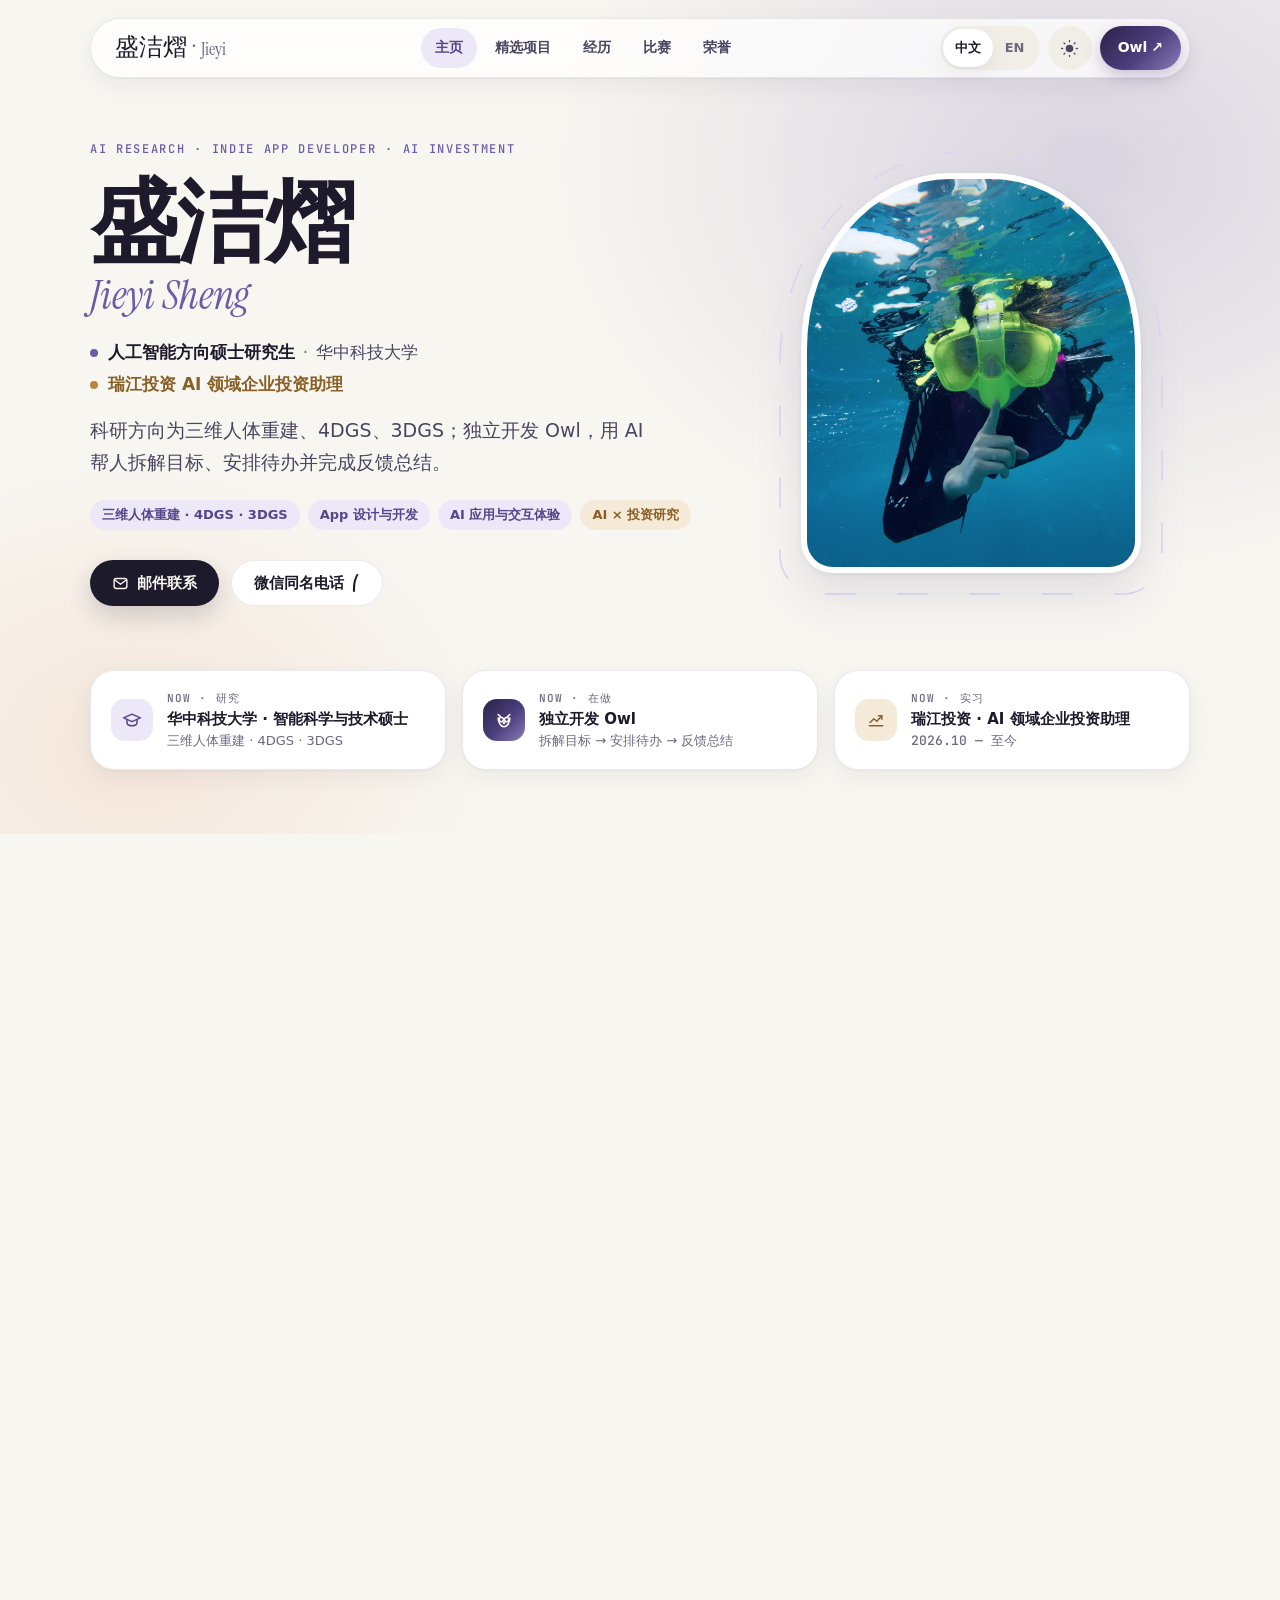
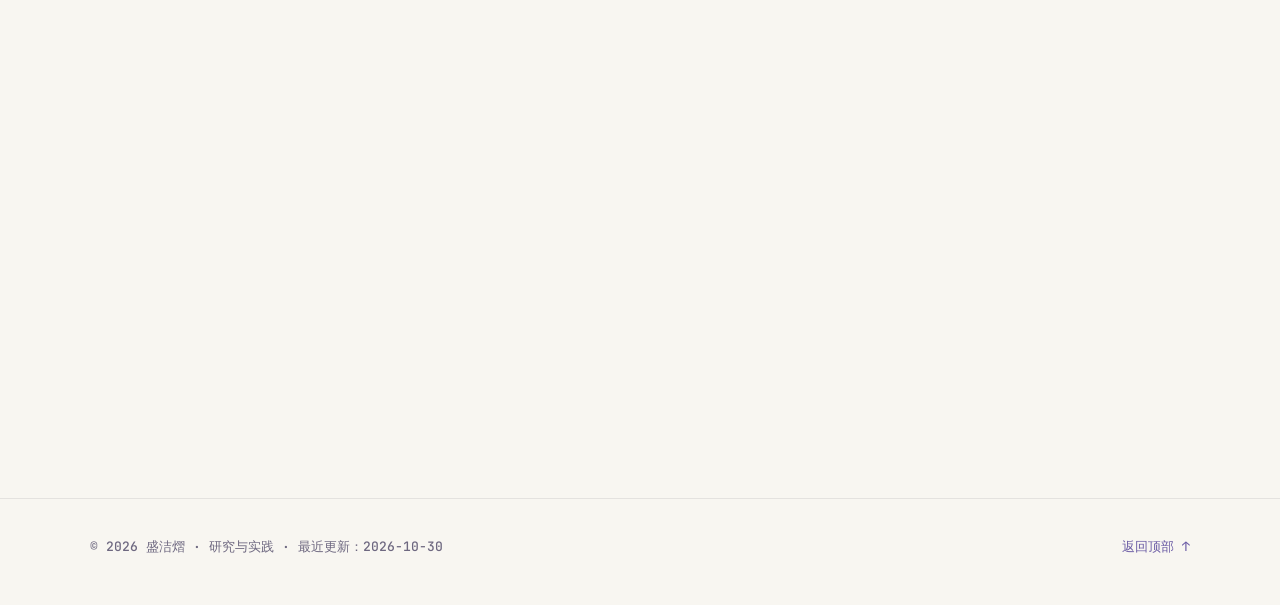
==== commit fec7bd20: "archive: replace GitHub button with copy-WeChat-phone button" ====
--- a/archive/index.html
+++ b/archive/index.html
@@ -82,7 +82,7 @@
             </div>
             <div class="cta-row">
               <a class="btn primary" href="mailto:2689868116@qq.com"><svg viewBox="0 0 24 24" aria-hidden="true"><rect x="3" y="5" width="18" height="14" rx="3"/><path d="m4 7 8 6 8-6"/></svg><span data-i18n="contactEmail">邮件联系</span></a>
-              <a class="btn ghost" href="https://github.com/vvsherryvv">GitHub <span aria-hidden="true">&#8599;</span></a>
+              <button class="btn ghost" type="button" id="copyWeChatPhone" data-phone="18372023918" aria-label="复制微信同名电话号码"><span data-i18n="contactWeChat">微信同名电话</span> <span aria-hidden="true">&#9115;</span></button>
             </div>
           </div>
           <div class="portrait">
--- a/archive/styles.css
+++ b/archive/styles.css
@@ -150,6 +150,7 @@
 .chip.amber { background: var(--amber-soft); color: var(--amber-ink); }
 .chip.line { background: transparent; border: 1px solid var(--line); color: var(--ink-2); }
 .btn {
+  cursor: pointer;
   display: inline-flex; align-items: center; justify-content: center; gap: 8px;
   min-height: 46px; padding: 0 22px; border-radius: var(--r-pill);
   font-weight: 650; font-size: 15px;
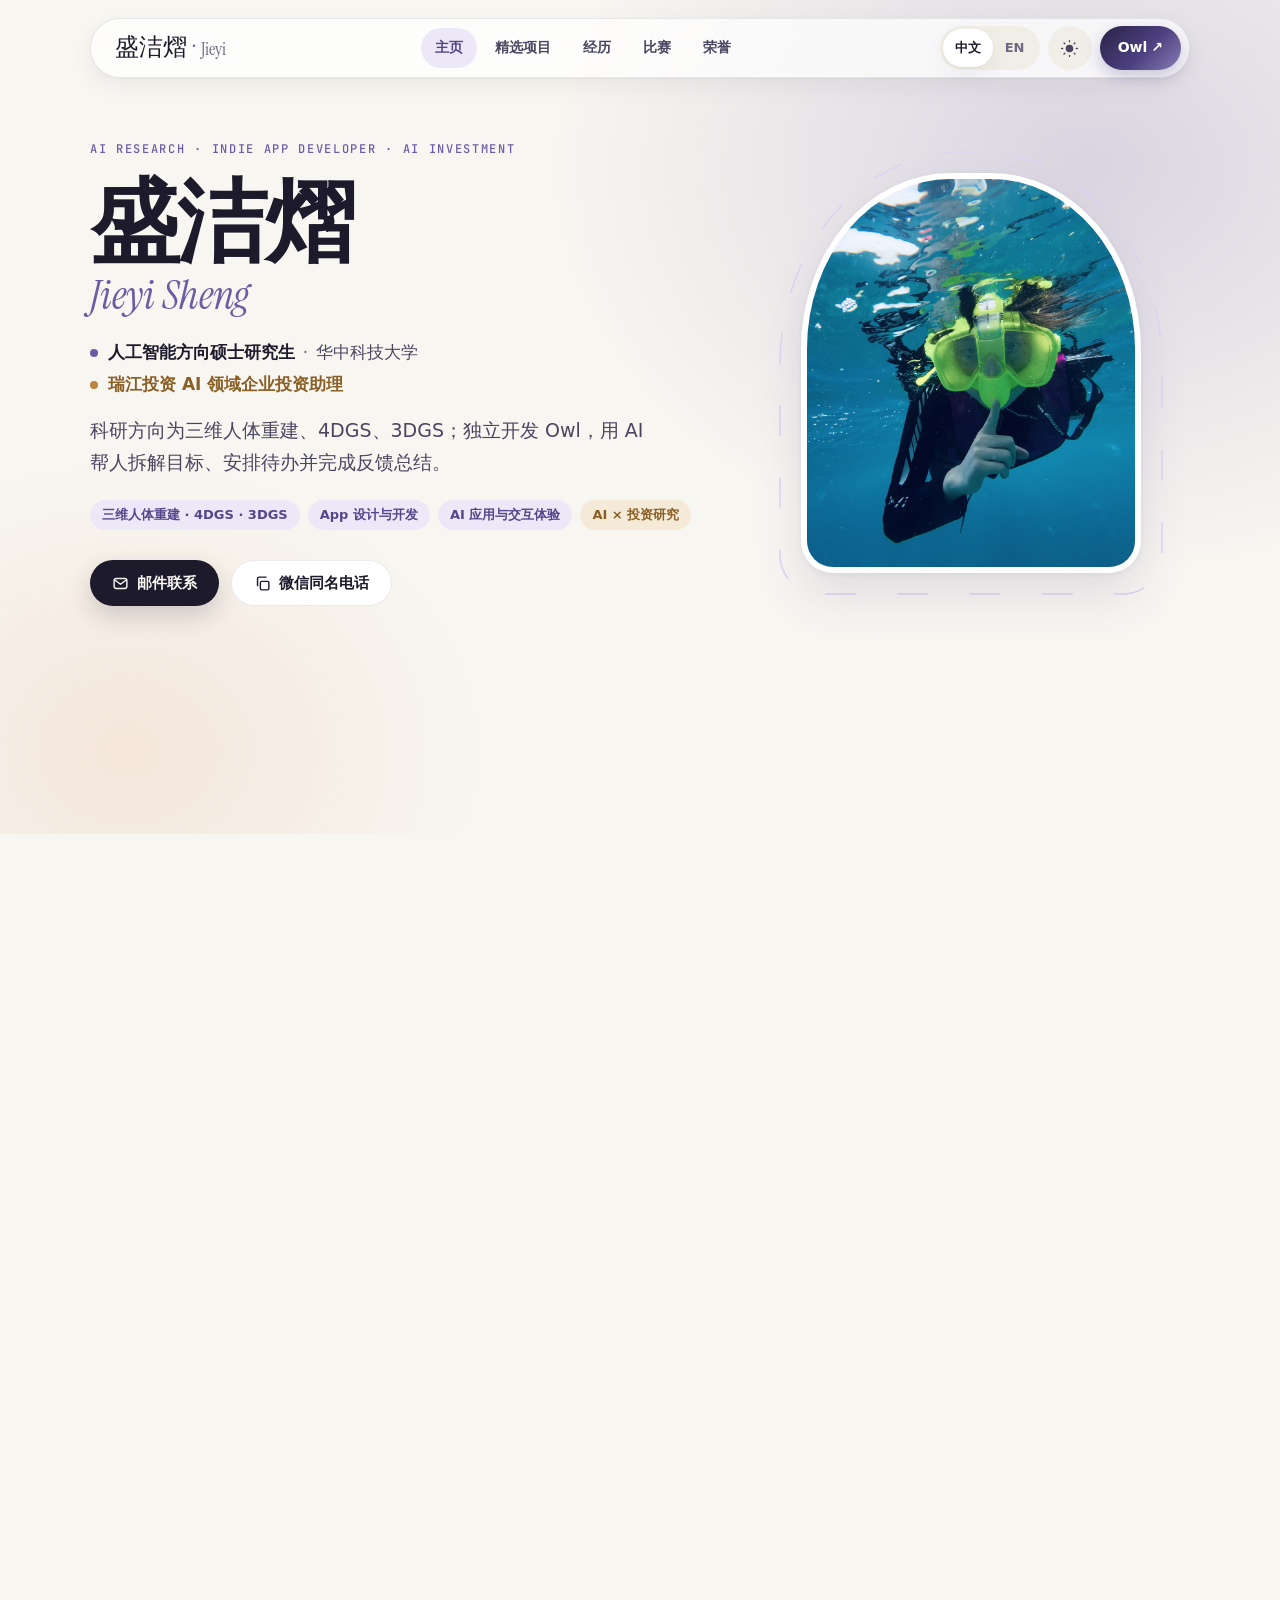
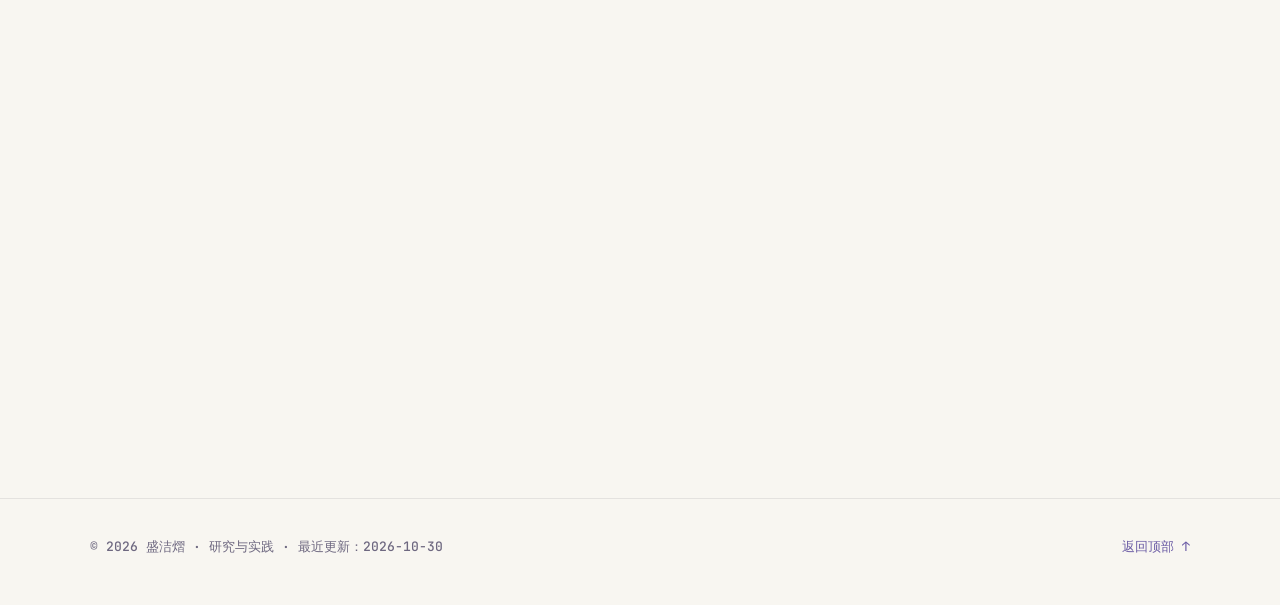
==== commit 3acdd6d5: "archive: fix WeChat button icon (replace broken character with copy SVG)" ====
--- a/archive/index.html
+++ b/archive/index.html
@@ -82,7 +82,7 @@
             </div>
             <div class="cta-row">
               <a class="btn primary" href="mailto:2689868116@qq.com"><svg viewBox="0 0 24 24" aria-hidden="true"><rect x="3" y="5" width="18" height="14" rx="3"/><path d="m4 7 8 6 8-6"/></svg><span data-i18n="contactEmail">邮件联系</span></a>
-              <button class="btn ghost" type="button" id="copyWeChatPhone" data-phone="18372023918" aria-label="复制微信同名电话号码"><span data-i18n="contactWeChat">微信同名电话</span> <span aria-hidden="true">&#9115;</span></button>
+              <button class="btn ghost" type="button" id="copyWeChatPhone" data-phone="18372023918" aria-label="复制微信同名电话号码"><svg viewBox="0 0 24 24" aria-hidden="true"><rect x="9" y="9" width="12" height="12" rx="2"/><path d="M5 15V5a2 2 0 0 1 2-2h10"/></svg><span data-i18n="contactWeChat">微信同名电话</span></button>
             </div>
           </div>
           <div class="portrait">
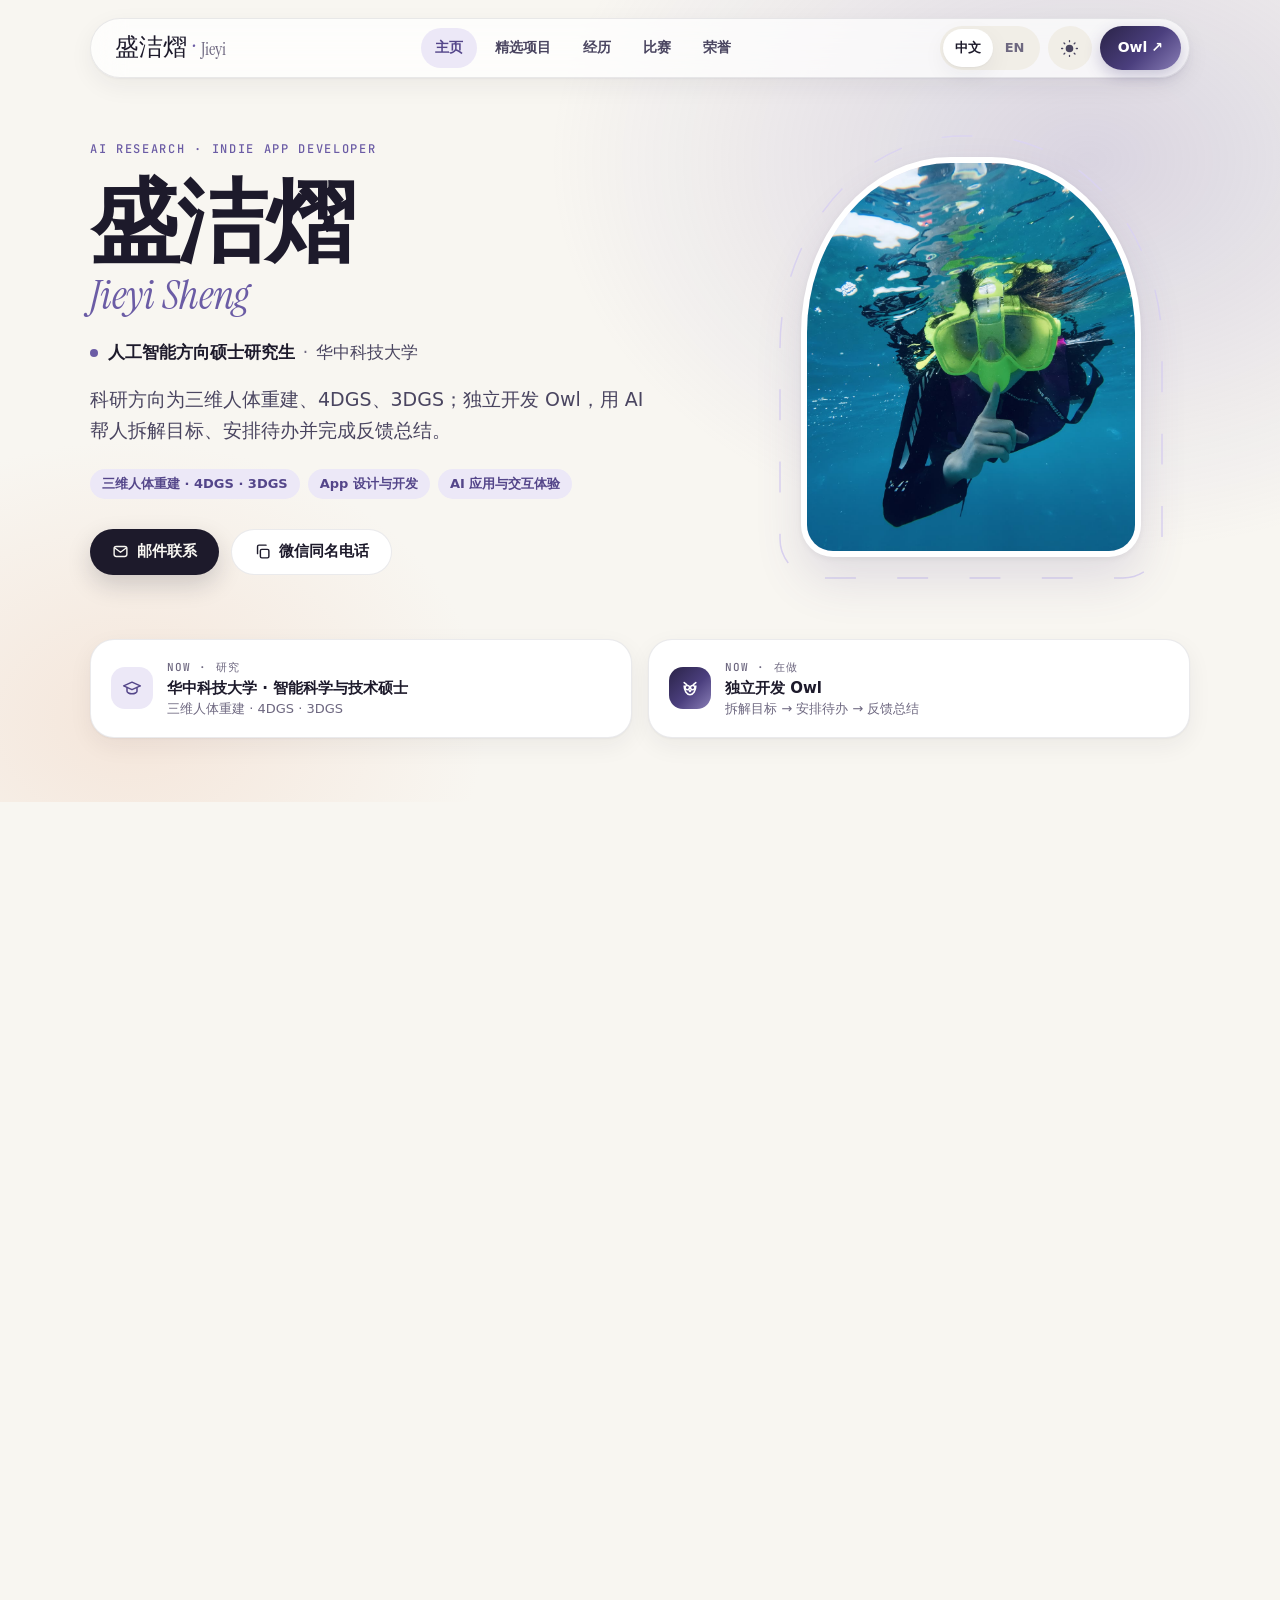
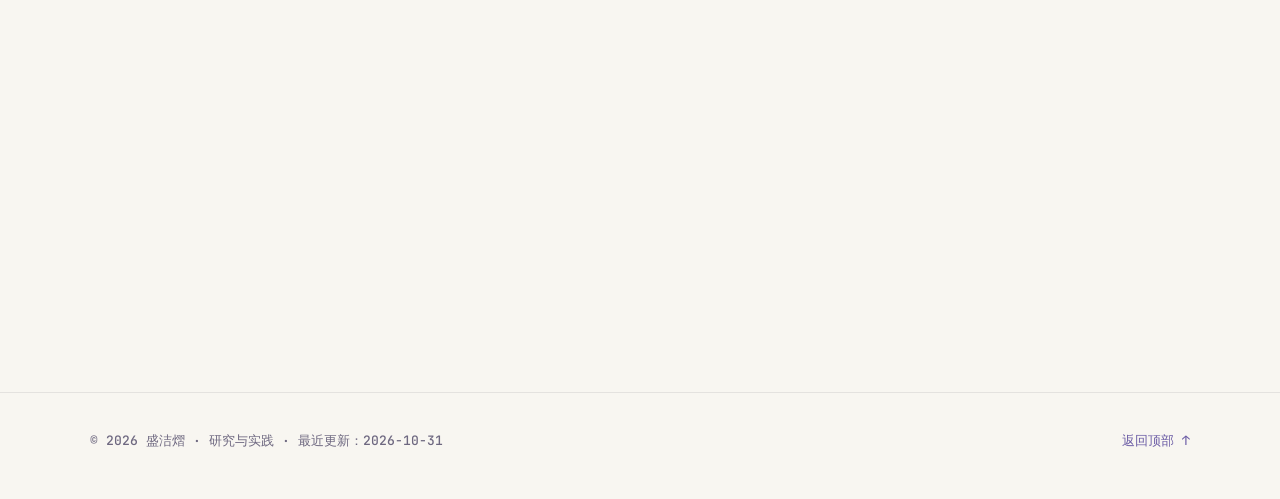
==== commit 4b6f73f3: "Remove Ruijiang Investment content from personal homepage" ====
--- a/archive/index.html
+++ b/archive/index.html
@@ -5,24 +5,24 @@
     <meta name="viewport" content="width=device-width, initial-scale=1">
     <meta http-equiv="Content-Security-Policy" content="default-src 'self'; img-src 'self' data:; style-src 'self'; script-src 'self'; font-src 'self'; connect-src 'self'; frame-src 'none'; object-src 'none'; base-uri 'self'; form-action 'none'">
     <title>盛洁熠 | Jieyi Sheng</title>
-    <meta name="description" content="人工智能方向硕士研究生、瑞江投资 AI 领域企业投资助理，独立开发 Owl，关注三维人体重建、4DGS、3DGS。">
+    <meta name="description" content="人工智能方向硕士研究生，独立开发 Owl，关注三维人体重建、4DGS、3DGS。">
     <meta name="author" content="盛洁熠">
     <meta name="keywords" content="盛洁熠,Jieyi Sheng,三维人体重建,4DGS,3DGS,人工智能,华中科技大学">
     <meta property="og:title" content="盛洁熠 | Jieyi Sheng">
-    <meta property="og:description" content="人工智能方向硕士研究生、瑞江投资 AI 领域企业投资助理，独立开发 Owl，关注三维人体重建、4DGS、3DGS。">
+    <meta property="og:description" content="人工智能方向硕士研究生，独立开发 Owl，关注三维人体重建、4DGS、3DGS。">
     <meta property="og:type" content="website">
     <meta property="og:url" content="https://vvsherryvv.github.io/archive/">
     <meta property="og:image" content="https://vvsherryvv.github.io/archive/assets/avatar.jpg">
     <meta name="twitter:card" content="summary_large_image">
     <meta name="twitter:title" content="盛洁熠 | Jieyi Sheng">
-    <meta name="twitter:description" content="人工智能方向硕士研究生、瑞江投资 AI 领域企业投资助理，独立开发 Owl，关注三维人体重建、4DGS、3DGS。">
+    <meta name="twitter:description" content="人工智能方向硕士研究生，独立开发 Owl，关注三维人体重建、4DGS、3DGS。">
     <meta name="twitter:image" content="https://vvsherryvv.github.io/archive/assets/avatar.jpg">
     <meta name="theme-color" content="#F8F6F1">
     <link rel="canonical" href="https://vvsherryvv.github.io/archive/">
     <link rel="icon" href="/assets/images/favicon.png" type="image/png">
     <link rel="apple-touch-icon" href="/apple-touch-icon.png">
     <link rel="preload" as="image" href="assets/avatar.jpg">
-    <link rel="stylesheet" href="styles.css">
+    <link rel="stylesheet" href="styles.css?v=20261031">
   </head>
   <body>
     <a class="skip-link" href="#archive-content">跳到主要内容 / Skip to content</a>
@@ -66,19 +66,17 @@
       <header class="hero" id="about">
         <div class="wrap hero-inner">
           <div class="hero-copy">
-            <p class="eyebrow hero-eyebrow" data-i18n="heroEyebrow" data-i18n-items><span class="eyebrow-item">AI Research</span><span class="eyebrow-sep" aria-hidden="true"> · </span><span class="eyebrow-item">Indie App Developer</span><span class="eyebrow-sep" aria-hidden="true"> · </span><span class="eyebrow-item">AI Investment</span></p>
+            <p class="eyebrow hero-eyebrow" data-i18n="heroEyebrow" data-i18n-items><span class="eyebrow-item">AI Research</span><span class="eyebrow-sep" aria-hidden="true"> · </span><span class="eyebrow-item">Indie App Developer</span></p>
             <h1 data-i18n="name">盛洁熠</h1>
             <p class="hero-en" data-i18n="heroAltName">Jieyi Sheng</p>
             <div class="hero-roles">
               <p class="hero-role"><span class="role-mark" aria-hidden="true"></span><span class="role-text"><span data-i18n="title">人工智能方向硕士研究生</span><span class="sep" aria-hidden="true">&middot;</span><span class="institution" data-i18n="institution">华中科技大学</span></span></p>
-              <p class="hero-role invest"><span class="role-mark" aria-hidden="true"></span><span class="role-text" data-i18n="titleRuijiang">瑞江投资 AI 领域企业投资助理</span></p>
             </div>
             <p class="lede" data-i18n="heroLede">科研方向为三维人体重建、4DGS、3DGS；独立开发 Owl，用 AI 帮人拆解目标、安排待办并完成反馈总结。</p>
             <div class="chip-row">
               <span class="chip" data-i18n="interest2">三维人体重建 · 4DGS · 3DGS</span>
               <span class="chip" data-i18n="interest1">App 设计与开发</span>
               <span class="chip" data-i18n="interest3">AI 应用与交互体验</span>
-              <span class="chip amber" data-i18n="chipInvest">AI × 投资研究</span>
             </div>
             <div class="cta-row">
               <a class="btn primary" href="mailto:2689868116@qq.com"><svg viewBox="0 0 24 24" aria-hidden="true"><rect x="3" y="5" width="18" height="14" rx="3"/><path d="m4 7 8 6 8-6"/></svg><span data-i18n="contactEmail">邮件联系</span></a>
@@ -102,10 +100,6 @@
               <span class="now-icon owl" aria-hidden="true"><svg viewBox="0 0 24 24"><path d="M5 5.5 8 8M19 5.5 16 8"/><circle cx="8.8" cy="11.5" r="2.6"/><circle cx="15.2" cy="11.5" r="2.6"/><path d="M5 9.5C5 15 8 20 12 20s7-5 7-10.5"/><path d="m11 15 1 1.2 1-1.2"/></svg></span>
               <div><span class="now-label" data-i18n="nowBuilding">Now · 在做</span><p class="now-title" data-i18n="nowBuildingTitle">独立开发 Owl</p><p class="now-text" data-i18n="nowBuildingText">拆解目标 → 安排待办 → 反馈总结</p></div>
             </article>
-            <article class="card now-card reveal">
-              <span class="now-icon amber" aria-hidden="true"><svg viewBox="0 0 24 24"><path d="M4 19h16"/><path d="m5 15 4.5-4.5 3.5 3L19 7"/><path d="M15 7h4v4"/></svg></span>
-              <div><span class="now-label" data-i18n="nowInternship">Now · 实习</span><p class="now-title" data-i18n="expRuijiangTitle">瑞江投资 · AI 领域企业投资助理</p><p class="now-text mono" data-i18n="ruijiangDate">2026.10 — 至今</p></div>
-            </article>
           </div>
         </div>
       </header>
@@ -115,7 +109,7 @@
           <div class="sec-head reveal"><span class="num" aria-hidden="true">01</span><h2 id="about-title" data-i18n="aboutTitle">关于我</h2></div>
           <div class="about-grid">
             <article class="card about-card prose reveal">
-              <p data-i18n="aboutP1">我在华中科技大学人工智能与自动化学院攻读智能科学与技术硕士，本科毕业于华中科技大学未来技术学院人工智能专业，科研方向为三维人体重建、4DGS、3DGS。我独立开发 Owl，用 AI 帮人拆解目标、安排待办并完成反馈总结；目前也在瑞江投资担任 AI 领域企业投资助理。</p>
+              <p data-i18n="aboutP1">我在华中科技大学人工智能与自动化学院攻读智能科学与技术硕士，本科毕业于华中科技大学未来技术学院人工智能专业，科研方向为三维人体重建、4DGS、3DGS。我独立开发 Owl，用 AI 帮人拆解目标、安排待办并完成反馈总结。</p>
               <p data-i18n="aboutP2">我的项目经历覆盖多模态视觉大模型、SLAM 与脑机接口，其中「萤狩—基于超轻量化视觉大模型的红外弱小目标智能感知系统」获 2025 年度中国青年科技创新“揭榜挂帅”擂台赛全国三等奖。</p>
             </article>
             <article id="education" class="card edu-card reveal">
@@ -173,11 +167,6 @@
           <div class="card timeline-card reveal">
             <ol class="timeline">
               <li class="ti current">
-                <div class="date" data-i18n="ruijiangDate">2026.10 — 至今</div>
-                <h3 data-i18n="expRuijiangTitle">瑞江投资 · AI 领域企业投资助理</h3>
-                <p data-i18n="expRuijiangText">参与 AI赛道企业调研与投资分析。</p>
-              </li>
-              <li class="ti current">
                 <div class="date" data-i18n="gradDate">2025.09 — 至今</div>
                 <h3 data-i18n="expGradTitle">研究生学生工作</h3>
                 <details>
@@ -267,11 +256,11 @@
 
     <footer class="archive-footer">
       <div class="wrap footer-inner">
-        <p>&copy; 2026 <span data-i18n="footerText">盛洁熠 · 研究与实践</span> &middot; <span data-i18n="updatedLabel">最近更新：</span><time datetime="2026-10-30">2026-10-30</time></p>
+        <p>&copy; 2026 <span data-i18n="footerText">盛洁熠 · 研究与实践</span> &middot; <span data-i18n="updatedLabel">最近更新：</span><time datetime="2026-10-31">2026-10-31</time></p>
         <p><a href="#about" data-i18n="backTop">返回顶部 ↑</a></p>
       </div>
     </footer>
 
-    <script src="script.js"></script>
+    <script src="script.js?v=20261031"></script>
   </body>
 </html>
--- a/archive/styles.css
+++ b/archive/styles.css
@@ -349,7 +349,7 @@
 }
 
 .now-grid {
-  display: grid; grid-template-columns: repeat(3, minmax(0, 1fr)); gap: 16px;
+  display: grid; grid-template-columns: repeat(2, minmax(0, 1fr)); gap: 16px;
   margin-top: 64px;
 }
 .now-card { display: flex; align-items: center; gap: 14px; padding: 18px 20px; }
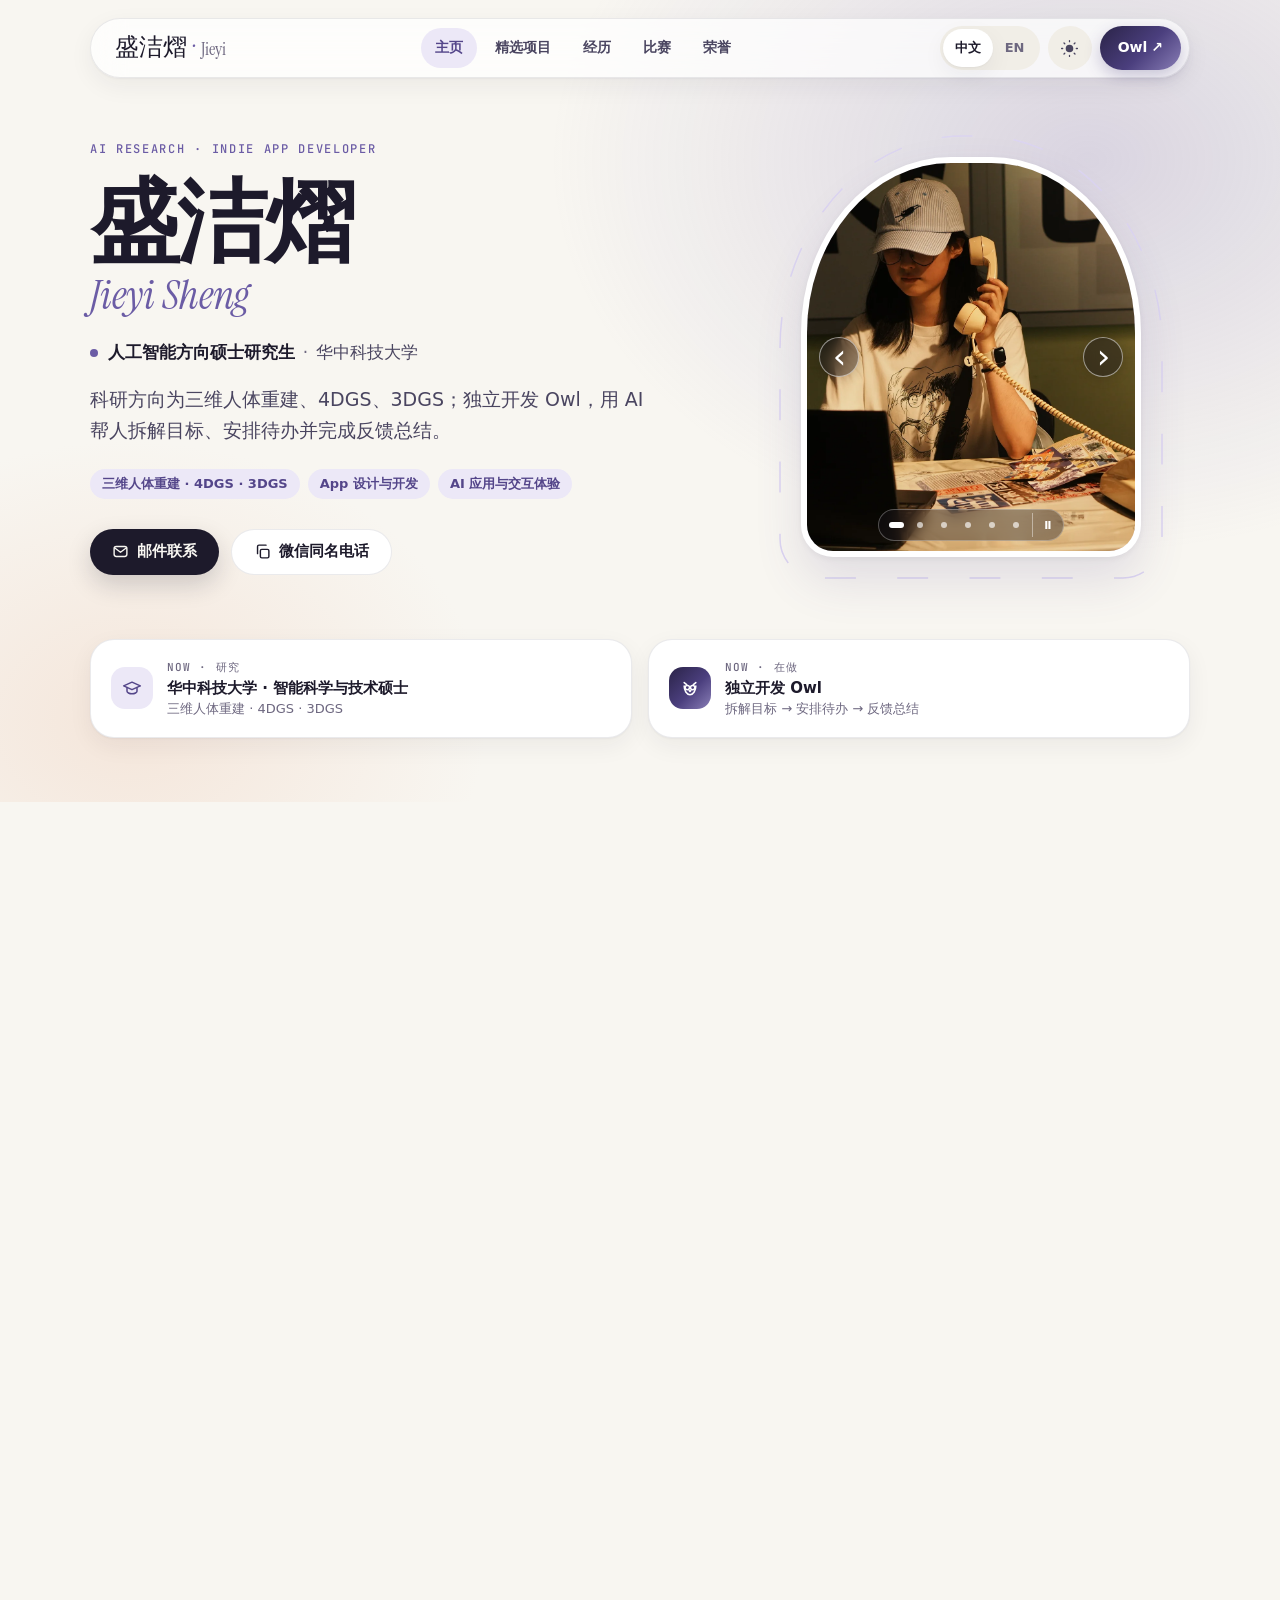
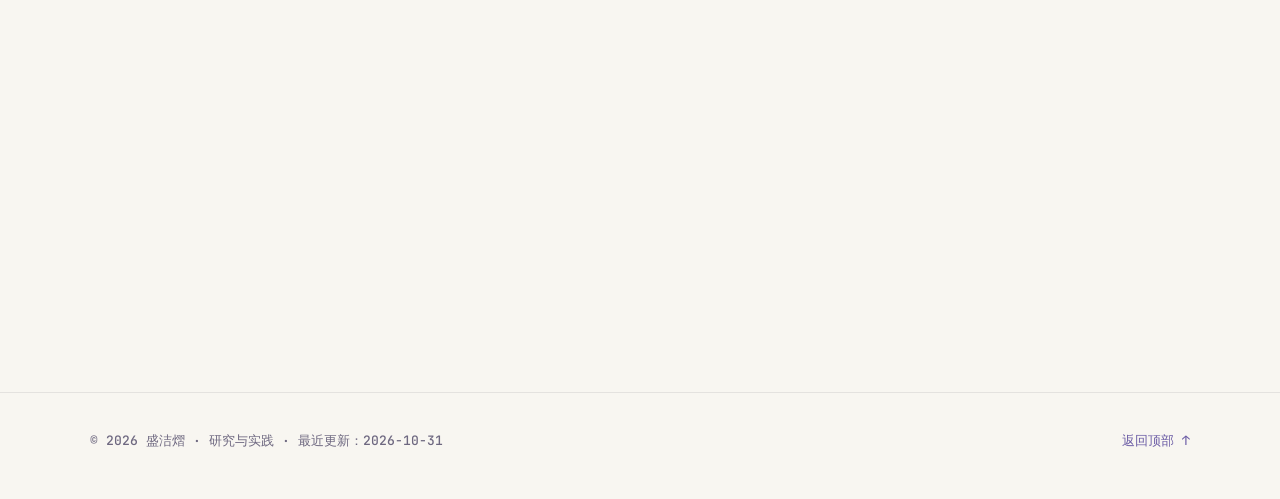
==== commit 78bcd05c: "Add personal photo carousel to archive homepage" ====
--- a/archive/index.html
+++ b/archive/index.html
@@ -21,8 +21,8 @@
     <link rel="canonical" href="https://vvsherryvv.github.io/archive/">
     <link rel="icon" href="/assets/images/favicon.png" type="image/png">
     <link rel="apple-touch-icon" href="/apple-touch-icon.png">
-    <link rel="preload" as="image" href="assets/avatar.jpg">
-    <link rel="stylesheet" href="styles.css?v=20261031">
+    <link rel="preload" as="image" href="assets/photos/portrait-01.webp">
+    <link rel="stylesheet" href="styles.css?v=20261101">
   </head>
   <body>
     <a class="skip-link" href="#archive-content">跳到主要内容 / Skip to content</a>
@@ -84,9 +84,39 @@
             </div>
           </div>
           <div class="portrait">
-            <svg class="arch-ring" viewBox="0 0 384 444" preserveAspectRatio="none" aria-hidden="true"><path pathLength="280" d="M1 213A183 212 0 0 1 184 1h16a183 212 0 0 1 183 212v191a39 39 0 0 1-39 39H40a39 39 0 0 1-39-39Z"/></svg>
-            <div class="avatar-frame">
-              <img src="assets/avatar.jpg" width="1600" height="1200" alt="盛洁熠头像" class="avatar">
+            <div class="portrait-carousel" data-photo-carousel role="region" aria-roledescription="轮播" aria-label="个人照片轮播" tabindex="0">
+              <svg class="arch-ring" viewBox="0 0 384 444" preserveAspectRatio="none" aria-hidden="true"><path pathLength="280" d="M1 213A183 212 0 0 1 184 1h16a183 212 0 0 1 183 212v191a39 39 0 0 1-39 39H40a39 39 0 0 1-39-39Z"/></svg>
+              <div class="avatar-frame" data-carousel-viewport>
+                <div class="carousel-slide is-active" role="group" aria-roledescription="幻灯片" aria-label="1 / 6" aria-hidden="false">
+                  <img src="assets/photos/portrait-01.webp" width="1800" height="1200" alt="戴条纹帽、坐在桌旁拿起电话的照片" data-alt-zh="戴条纹帽、坐在桌旁拿起电话的照片" data-alt-en="Wearing a striped cap and holding a phone at a table" class="avatar" loading="eager" decoding="async">
+                </div>
+                <div class="carousel-slide" role="group" aria-roledescription="幻灯片" aria-label="2 / 6" aria-hidden="true">
+                  <img src="assets/photos/portrait-02.webp" width="1800" height="1012" alt="在绿荫与池塘边手持相机的照片" data-alt-zh="在绿荫与池塘边手持相机的照片" data-alt-en="Holding a camera beside a pond under green trees" class="avatar" loading="lazy" decoding="async">
+                </div>
+                <div class="carousel-slide" role="group" aria-roledescription="幻灯片" aria-label="3 / 6" aria-hidden="true">
+                  <img src="assets/photos/portrait-03.webp" width="1800" height="1200" alt="戴白帽、站在稻田中的背影" data-alt-zh="戴白帽、站在稻田中的背影" data-alt-en="Standing with arms outstretched in a rice field" class="avatar" loading="lazy" decoding="async">
+                </div>
+                <div class="carousel-slide" role="group" aria-roledescription="幻灯片" aria-label="4 / 6" aria-hidden="true">
+                  <img src="assets/photos/portrait-04.webp" width="1800" height="1350" alt="戴绿色浮潜面罩在水下的照片" data-alt-zh="戴绿色浮潜面罩在水下的照片" data-alt-en="Underwater wearing a bright green snorkeling mask" class="avatar" loading="lazy" decoding="async">
+                </div>
+                <div class="carousel-slide" role="group" aria-roledescription="幻灯片" aria-label="5 / 6" aria-hidden="true">
+                  <img src="assets/photos/portrait-05.webp" width="1800" height="1200" alt="坐在红色汽车车顶、湖边远眺的照片" data-alt-zh="坐在红色汽车车顶、湖边远眺的照片" data-alt-en="Sitting on a red car by a lake with mountains in the distance" class="avatar" loading="lazy" decoding="async">
+                </div>
+                <div class="carousel-slide" role="group" aria-roledescription="幻灯片" aria-label="6 / 6" aria-hidden="true">
+                  <img src="assets/photos/portrait-06.webp" width="1200" height="1800" alt="坐在车顶抬头迎向天空的照片" data-alt-zh="坐在车顶抬头迎向天空的照片" data-alt-en="Looking up at the sky while sitting on a car roof" class="avatar" loading="lazy" decoding="async">
+                </div>
+                <button class="carousel-arrow carousel-previous" type="button" data-carousel-previous aria-label="上一张照片"><span aria-hidden="true">&#8249;</span></button>
+                <button class="carousel-arrow carousel-next" type="button" data-carousel-next aria-label="下一张照片"><span aria-hidden="true">&#8250;</span></button>
+                <div class="carousel-dots" data-carousel-dots role="group" aria-label="选择照片">
+                  <button type="button" class="carousel-dot is-active" data-carousel-dot="0" aria-label="显示照片 1" aria-current="true"></button>
+                  <button type="button" class="carousel-dot" data-carousel-dot="1" aria-label="显示照片 2"></button>
+                  <button type="button" class="carousel-dot" data-carousel-dot="2" aria-label="显示照片 3"></button>
+                  <button type="button" class="carousel-dot" data-carousel-dot="3" aria-label="显示照片 4"></button>
+                  <button type="button" class="carousel-dot" data-carousel-dot="4" aria-label="显示照片 5"></button>
+                  <button type="button" class="carousel-dot" data-carousel-dot="5" aria-label="显示照片 6"></button>
+                  <button type="button" class="carousel-autoplay" data-carousel-autoplay aria-label="暂停自动播放" aria-pressed="false"><span data-carousel-autoplay-icon aria-hidden="true">Ⅱ</span></button>
+                </div>
+              </div>
             </div>
           </div>
         </div>
@@ -261,6 +291,6 @@
       </div>
     </footer>
 
-    <script src="script.js?v=20261031"></script>
+    <script src="script.js?v=20261101"></script>
   </body>
 </html>
--- a/archive/styles.css
+++ b/archive/styles.css
@@ -337,6 +337,58 @@
   background: var(--lilac);
 }
 .avatar { width: 100%; height: 100%; object-fit: cover; object-position: 58% center; }
+.portrait-carousel { position: relative; width: 100%; height: 100%; isolation: isolate; }
+.avatar-frame { touch-action: pan-y; }
+.carousel-slide {
+  position: absolute; inset: 0; z-index: 0;
+  opacity: 0; transform: scale(1.02);
+  transition: opacity .45s ease, transform .65s cubic-bezier(.2,.7,.2,1);
+  pointer-events: none;
+}
+.carousel-slide.is-active { z-index: 1; opacity: 1; transform: scale(1); pointer-events: auto; }
+.carousel-slide:nth-child(1) .avatar { object-position: 48% 52%; }
+.carousel-slide:nth-child(2) .avatar { object-position: 66% 50%; }
+.carousel-slide:nth-child(3) .avatar { object-position: 52% 50%; }
+.carousel-slide:nth-child(4) .avatar { object-position: 57% 50%; }
+.carousel-slide:nth-child(5) .avatar { object-position: 58% 46%; }
+.carousel-slide:nth-child(6) .avatar { object-position: 62% 68%; }
+.carousel-arrow {
+  position: absolute; z-index: 2; top: 50%; display: grid; place-items: center;
+  width: 40px; height: 40px; padding: 0; border: 1px solid rgba(255,255,255,.5);
+  border-radius: 50%; background: rgba(24,22,30,.42); color: #fff;
+  box-shadow: 0 2px 12px rgba(0,0,0,.14); backdrop-filter: blur(8px);
+  cursor: pointer; transform: translateY(-50%); transition: background-color .2s ease, scale .2s ease;
+}
+.carousel-arrow:hover { background: rgba(24,22,30,.72); scale: 1.06; }
+.carousel-arrow:focus-visible, .carousel-dot:focus-visible, .portrait-carousel:focus-visible {
+  outline: 3px solid var(--iris-strong); outline-offset: 3px;
+}
+.carousel-arrow span { margin-top: -3px; font: 400 34px/1 var(--f-sans); }
+.carousel-previous { left: 12px; }
+.carousel-next { right: 12px; }
+.carousel-dots {
+  position: absolute; z-index: 2; left: 50%; bottom: 10px;
+  display: flex; align-items: center; gap: 2px; padding: 3px 6px;
+  border: 1px solid rgba(255,255,255,.28); border-radius: 999px;
+  background: rgba(24,22,30,.38); backdrop-filter: blur(8px);
+  transform: translateX(-50%);
+}
+.carousel-dot {
+  display: grid; place-items: center; flex: none; width: 22px; height: 24px;
+  padding: 0; border: 0; border-radius: 50%; background: transparent; cursor: pointer;
+}
+.carousel-dot::before {
+  content: ""; width: 6px; height: 6px; border-radius: 50%;
+  background: rgba(255,255,255,.65); transition: width .2s ease, border-radius .2s ease, background-color .2s ease;
+}
+.carousel-dot.is-active::before { width: 15px; border-radius: 999px; background: #fff; }
+.carousel-dot:hover::before { background: #fff; }
+.carousel-autoplay {
+  display: grid; place-items: center; flex: none; width: 25px; height: 24px;
+  margin-left: 3px; padding: 0 0 0 5px; border: 0; border-left: 1px solid rgba(255,255,255,.42);
+  background: transparent; color: #fff; font: 600 11px/1 var(--f-sans); cursor: pointer;
+}
+.carousel-autoplay:hover { color: #fff; }
 .arch-ring {
   position: absolute; z-index: 0; inset: -22px;
   width: calc(100% + 44px); height: calc(100% + 44px);
@@ -585,14 +637,17 @@
 
   .hero { padding: 96px 0 40px; }
   .hero-inner { grid-template-columns: minmax(0, 1fr); grid-template-areas: "avatar" "copy"; gap: 0; }
-  .portrait { display: contents; }
+  .portrait { display: block; grid-area: avatar; width: min(64vw, 240px); height: min(76vw, 280px); margin-bottom: 26px; }
   .arch-ring { display: none; }
   .avatar-frame {
-    grid-area: avatar;
-    width: 96px; height: 96px; margin-bottom: 22px;
+    width: 100%; height: 100%;
     border-width: 4px; border-radius: var(--r-lg);
     box-shadow: var(--sh-1);
   }
+  .carousel-arrow { width: 34px; height: 34px; }
+  .carousel-previous { left: 8px; }
+  .carousel-next { right: 8px; }
+  .carousel-dots { bottom: 7px; }
   .eyebrow { font-size: 10.5px; }
   .hero h1 { margin-top: 12px; font-size: 54px; }
   html[lang="en"] .hero h1 { font-size: 44px; }
@@ -644,6 +699,7 @@
 
 /* ---------- no-JS fallback ---------- */
 html:not(.js) .language-switch, html:not(.js) .icon-button, html:not(.js) .menu-button { display: none; }
+html:not(.js) .carousel-arrow, html:not(.js) .carousel-dots { display: none; }
 @media (max-width: 1099px) {
   html:not(.js) .site-nav { position: absolute; }
   html:not(.js) .mobile-links { display: flex; flex-wrap: wrap; }
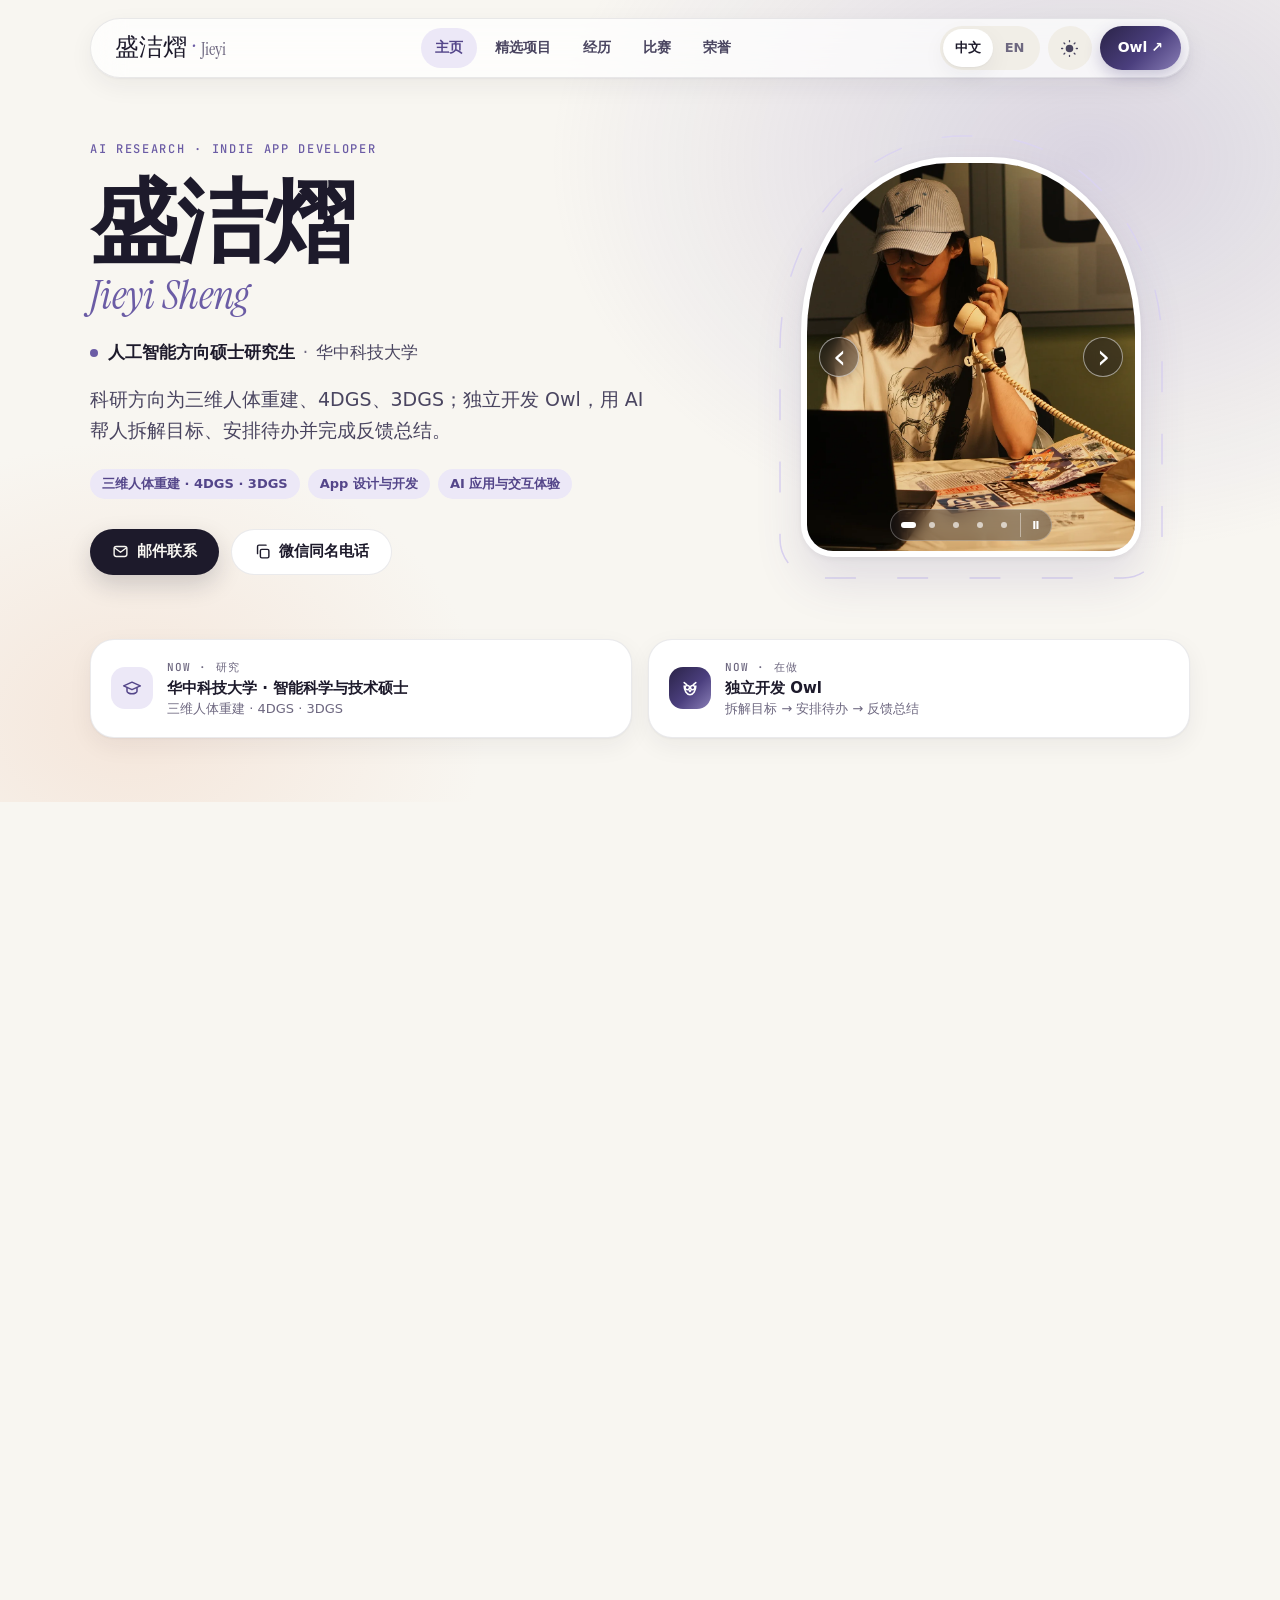
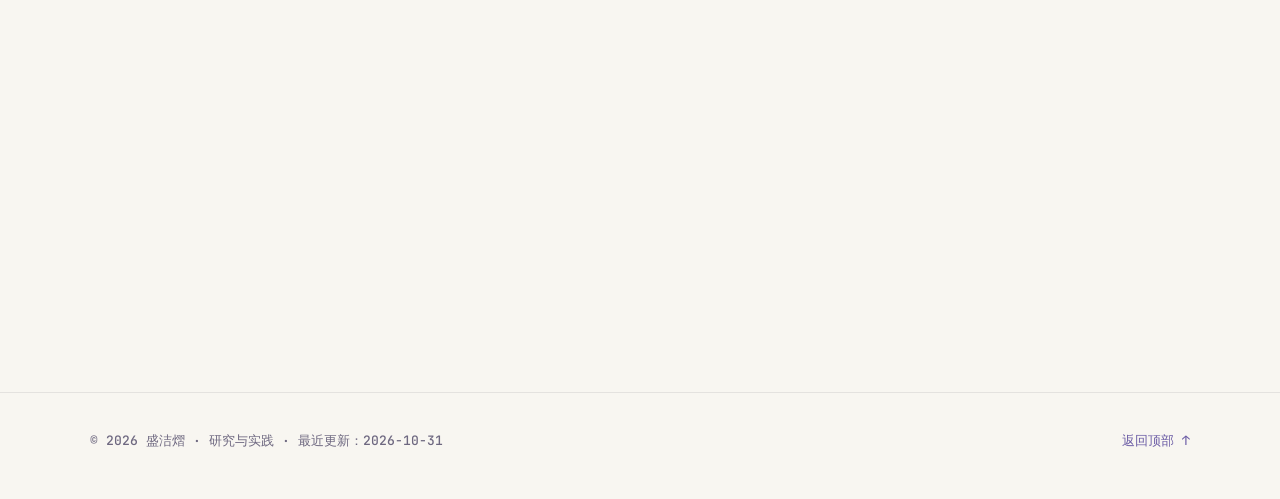
==== commit d8905536: "Remove camera photo from archive carousel" ====
--- a/archive/index.html
+++ b/archive/index.html
@@ -87,22 +87,19 @@
             <div class="portrait-carousel" data-photo-carousel role="region" aria-roledescription="轮播" aria-label="个人照片轮播" tabindex="0">
               <svg class="arch-ring" viewBox="0 0 384 444" preserveAspectRatio="none" aria-hidden="true"><path pathLength="280" d="M1 213A183 212 0 0 1 184 1h16a183 212 0 0 1 183 212v191a39 39 0 0 1-39 39H40a39 39 0 0 1-39-39Z"/></svg>
               <div class="avatar-frame" data-carousel-viewport>
-                <div class="carousel-slide is-active" role="group" aria-roledescription="幻灯片" aria-label="1 / 6" aria-hidden="false">
+                <div class="carousel-slide is-active" role="group" aria-roledescription="幻灯片" aria-label="1 / 5" aria-hidden="false">
                   <img src="assets/photos/portrait-01.webp" width="1800" height="1200" alt="戴条纹帽、坐在桌旁拿起电话的照片" data-alt-zh="戴条纹帽、坐在桌旁拿起电话的照片" data-alt-en="Wearing a striped cap and holding a phone at a table" class="avatar" loading="eager" decoding="async">
                 </div>
-                <div class="carousel-slide" role="group" aria-roledescription="幻灯片" aria-label="2 / 6" aria-hidden="true">
-                  <img src="assets/photos/portrait-02.webp" width="1800" height="1012" alt="在绿荫与池塘边手持相机的照片" data-alt-zh="在绿荫与池塘边手持相机的照片" data-alt-en="Holding a camera beside a pond under green trees" class="avatar" loading="lazy" decoding="async">
-                </div>
-                <div class="carousel-slide" role="group" aria-roledescription="幻灯片" aria-label="3 / 6" aria-hidden="true">
+                <div class="carousel-slide" role="group" aria-roledescription="幻灯片" aria-label="2 / 5" aria-hidden="true">
                   <img src="assets/photos/portrait-03.webp" width="1800" height="1200" alt="戴白帽、站在稻田中的背影" data-alt-zh="戴白帽、站在稻田中的背影" data-alt-en="Standing with arms outstretched in a rice field" class="avatar" loading="lazy" decoding="async">
                 </div>
-                <div class="carousel-slide" role="group" aria-roledescription="幻灯片" aria-label="4 / 6" aria-hidden="true">
+                <div class="carousel-slide" role="group" aria-roledescription="幻灯片" aria-label="3 / 5" aria-hidden="true">
                   <img src="assets/photos/portrait-04.webp" width="1800" height="1350" alt="戴绿色浮潜面罩在水下的照片" data-alt-zh="戴绿色浮潜面罩在水下的照片" data-alt-en="Underwater wearing a bright green snorkeling mask" class="avatar" loading="lazy" decoding="async">
                 </div>
-                <div class="carousel-slide" role="group" aria-roledescription="幻灯片" aria-label="5 / 6" aria-hidden="true">
+                <div class="carousel-slide" role="group" aria-roledescription="幻灯片" aria-label="4 / 5" aria-hidden="true">
                   <img src="assets/photos/portrait-05.webp" width="1800" height="1200" alt="坐在红色汽车车顶、湖边远眺的照片" data-alt-zh="坐在红色汽车车顶、湖边远眺的照片" data-alt-en="Sitting on a red car by a lake with mountains in the distance" class="avatar" loading="lazy" decoding="async">
                 </div>
-                <div class="carousel-slide" role="group" aria-roledescription="幻灯片" aria-label="6 / 6" aria-hidden="true">
+                <div class="carousel-slide" role="group" aria-roledescription="幻灯片" aria-label="5 / 5" aria-hidden="true">
                   <img src="assets/photos/portrait-06.webp" width="1200" height="1800" alt="坐在车顶抬头迎向天空的照片" data-alt-zh="坐在车顶抬头迎向天空的照片" data-alt-en="Looking up at the sky while sitting on a car roof" class="avatar" loading="lazy" decoding="async">
                 </div>
                 <button class="carousel-arrow carousel-previous" type="button" data-carousel-previous aria-label="上一张照片"><span aria-hidden="true">&#8249;</span></button>
@@ -113,7 +110,6 @@
                   <button type="button" class="carousel-dot" data-carousel-dot="2" aria-label="显示照片 3"></button>
                   <button type="button" class="carousel-dot" data-carousel-dot="3" aria-label="显示照片 4"></button>
                   <button type="button" class="carousel-dot" data-carousel-dot="4" aria-label="显示照片 5"></button>
-                  <button type="button" class="carousel-dot" data-carousel-dot="5" aria-label="显示照片 6"></button>
                   <button type="button" class="carousel-autoplay" data-carousel-autoplay aria-label="暂停自动播放" aria-pressed="false"><span data-carousel-autoplay-icon aria-hidden="true">Ⅱ</span></button>
                 </div>
               </div>
--- a/archive/styles.css
+++ b/archive/styles.css
@@ -347,11 +347,10 @@
 }
 .carousel-slide.is-active { z-index: 1; opacity: 1; transform: scale(1); pointer-events: auto; }
 .carousel-slide:nth-child(1) .avatar { object-position: 48% 52%; }
-.carousel-slide:nth-child(2) .avatar { object-position: 66% 50%; }
-.carousel-slide:nth-child(3) .avatar { object-position: 52% 50%; }
-.carousel-slide:nth-child(4) .avatar { object-position: 57% 50%; }
-.carousel-slide:nth-child(5) .avatar { object-position: 58% 46%; }
-.carousel-slide:nth-child(6) .avatar { object-position: 62% 68%; }
+.carousel-slide:nth-child(2) .avatar { object-position: 52% 50%; }
+.carousel-slide:nth-child(3) .avatar { object-position: 57% 50%; }
+.carousel-slide:nth-child(4) .avatar { object-position: 58% 46%; }
+.carousel-slide:nth-child(5) .avatar { object-position: 62% 68%; }
 .carousel-arrow {
   position: absolute; z-index: 2; top: 50%; display: grid; place-items: center;
   width: 40px; height: 40px; padding: 0; border: 1px solid rgba(255,255,255,.5);
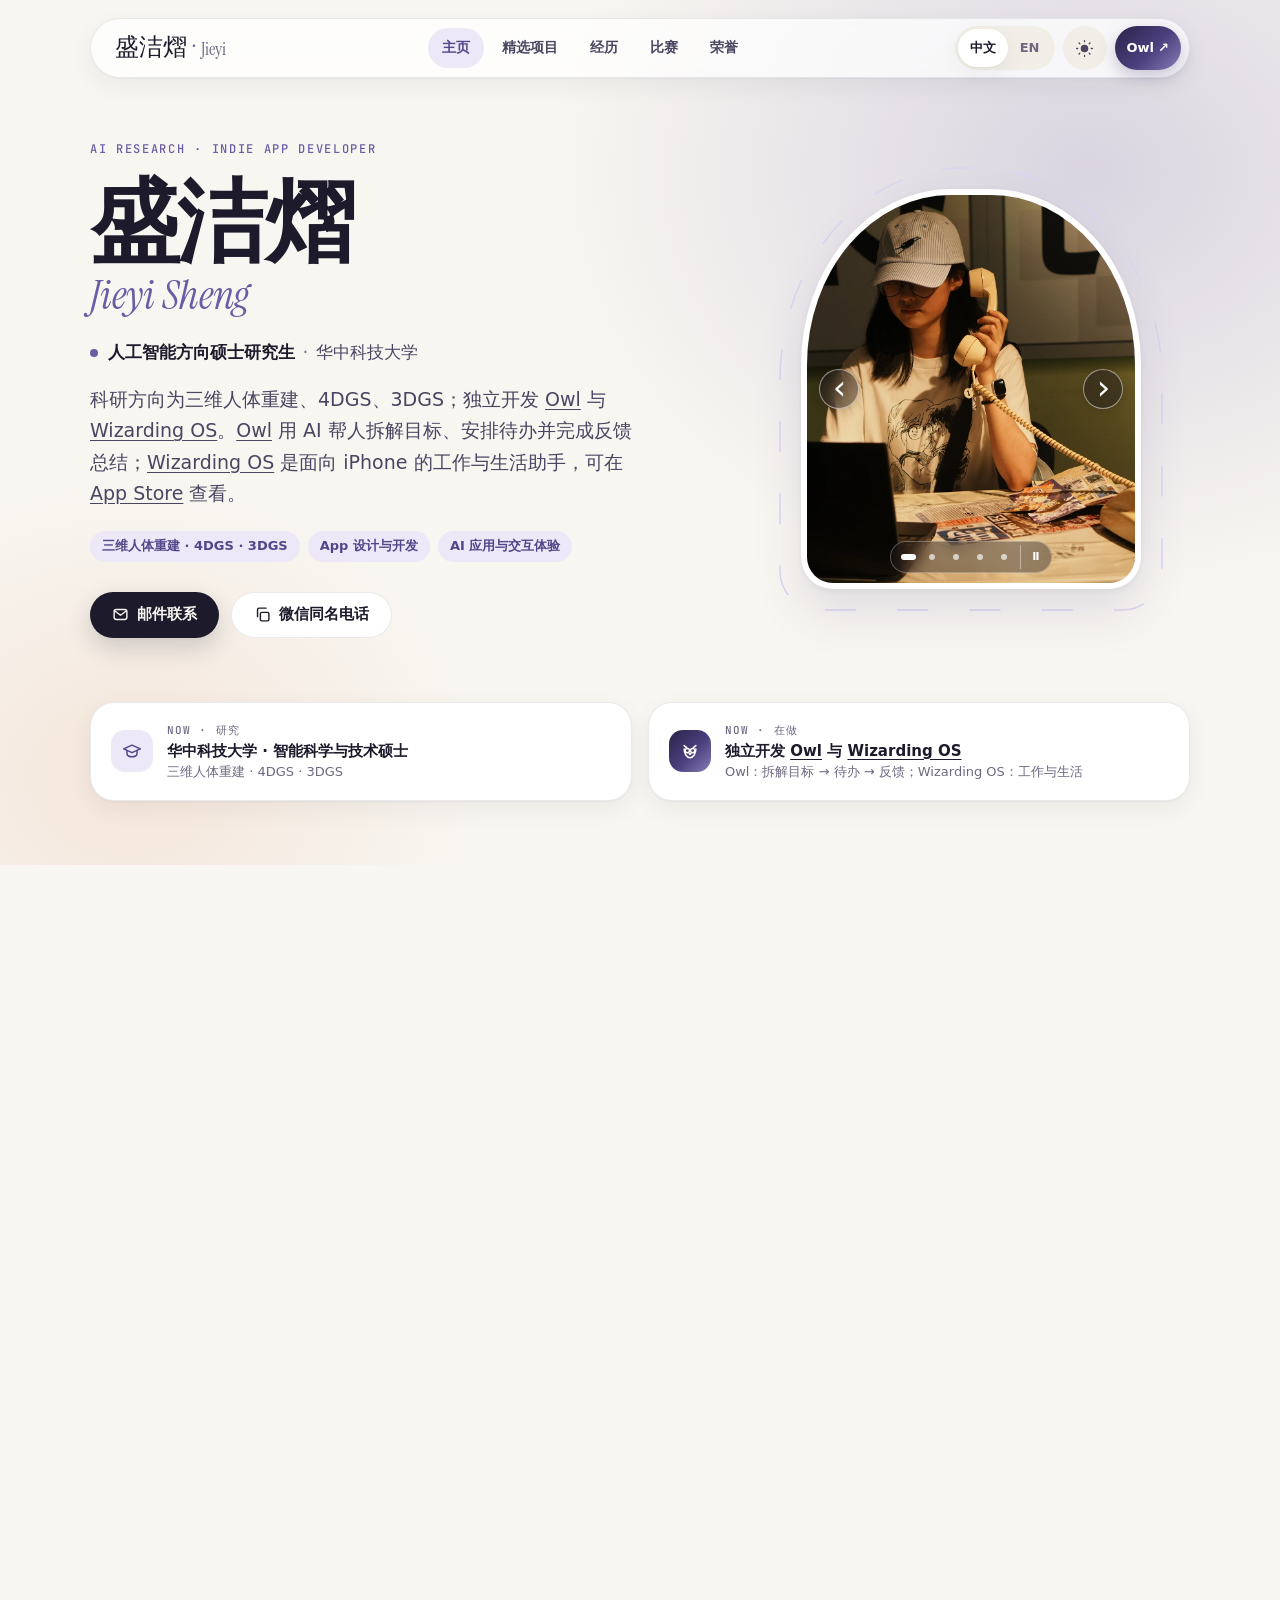
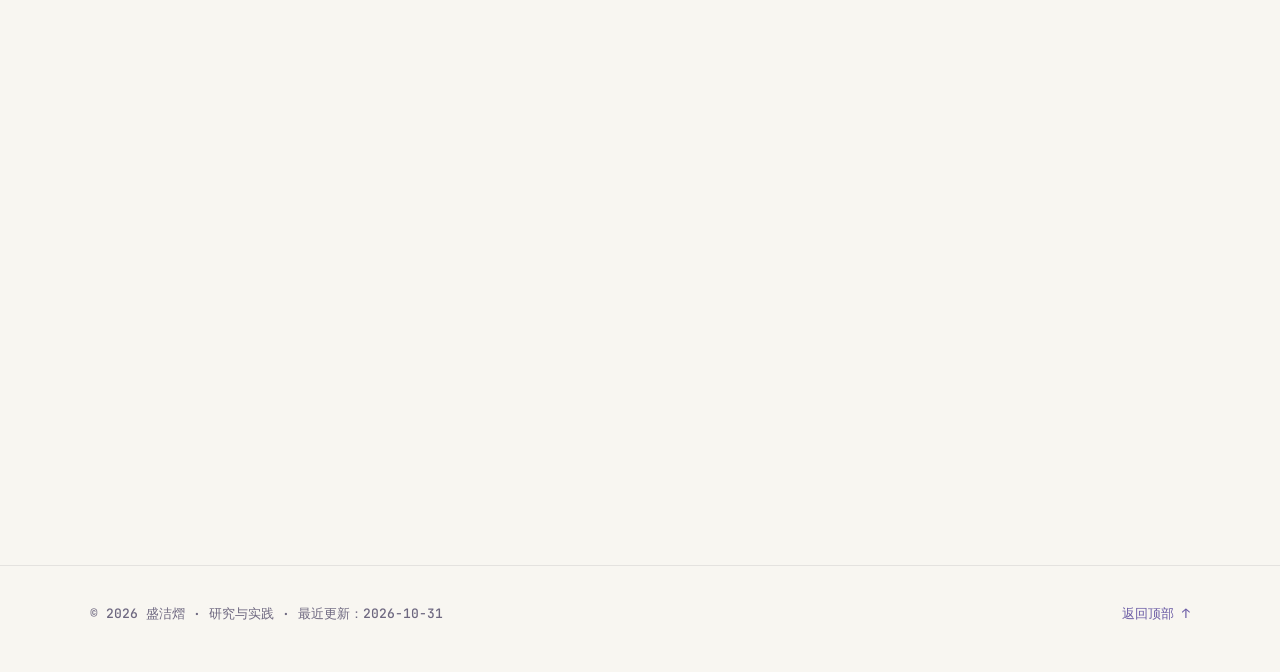
==== commit ecc86935: "Redesign the studio landing and list both apps on the personal page. Lead the homepage with Jieyi Sh" ====
--- a/archive/index.html
+++ b/archive/index.html
@@ -5,24 +5,24 @@
     <meta name="viewport" content="width=device-width, initial-scale=1">
     <meta http-equiv="Content-Security-Policy" content="default-src 'self'; img-src 'self' data:; style-src 'self'; script-src 'self'; font-src 'self'; connect-src 'self'; frame-src 'none'; object-src 'none'; base-uri 'self'; form-action 'none'">
     <title>盛洁熠 | Jieyi Sheng</title>
-    <meta name="description" content="人工智能方向硕士研究生，独立开发 Owl，关注三维人体重建、4DGS、3DGS。">
+    <meta name="description" content="人工智能方向硕士研究生，独立开发 Owl 与 Wizarding OS，关注三维人体重建、4DGS、3DGS。">
     <meta name="author" content="盛洁熠">
     <meta name="keywords" content="盛洁熠,Jieyi Sheng,三维人体重建,4DGS,3DGS,人工智能,华中科技大学">
     <meta property="og:title" content="盛洁熠 | Jieyi Sheng">
-    <meta property="og:description" content="人工智能方向硕士研究生，独立开发 Owl，关注三维人体重建、4DGS、3DGS。">
+    <meta property="og:description" content="人工智能方向硕士研究生，独立开发 Owl 与 Wizarding OS，关注三维人体重建、4DGS、3DGS。">
     <meta property="og:type" content="website">
     <meta property="og:url" content="https://vvsherryvv.github.io/archive/">
     <meta property="og:image" content="https://vvsherryvv.github.io/archive/assets/avatar.jpg">
     <meta name="twitter:card" content="summary_large_image">
     <meta name="twitter:title" content="盛洁熠 | Jieyi Sheng">
-    <meta name="twitter:description" content="人工智能方向硕士研究生，独立开发 Owl，关注三维人体重建、4DGS、3DGS。">
+    <meta name="twitter:description" content="人工智能方向硕士研究生，独立开发 Owl 与 Wizarding OS，关注三维人体重建、4DGS、3DGS。">
     <meta name="twitter:image" content="https://vvsherryvv.github.io/archive/assets/avatar.jpg">
     <meta name="theme-color" content="#F8F6F1">
     <link rel="canonical" href="https://vvsherryvv.github.io/archive/">
     <link rel="icon" href="/assets/images/favicon.png" type="image/png">
     <link rel="apple-touch-icon" href="/apple-touch-icon.png">
     <link rel="preload" as="image" href="assets/photos/portrait-01.webp">
-    <link rel="stylesheet" href="styles.css?v=20261101">
+    <link rel="stylesheet" href="styles.css?v=20261104">
   </head>
   <body>
     <a class="skip-link" href="#archive-content">跳到主要内容 / Skip to content</a>
@@ -45,7 +45,7 @@
             <svg class="sun-icon" viewBox="0 0 24 24" aria-hidden="true"><path d="M12 4.2a.8.8 0 0 0 .8-.8V2a.8.8 0 1 0-1.6 0v1.4a.8.8 0 0 0 .8.8Zm0 15.6a.8.8 0 0 0-.8.8V22a.8.8 0 1 0 1.6 0v-1.4a.8.8 0 0 0-.8-.8ZM4.2 12a.8.8 0 0 0-.8-.8H2a.8.8 0 1 0 0 1.6h1.4a.8.8 0 0 0 .8-.8Zm17.8-.8h-1.4a.8.8 0 1 0 0 1.6H22a.8.8 0 1 0 0-1.6ZM5.64 4.51a.8.8 0 1 0-1.13 1.13l.99.99a.8.8 0 0 0 1.13-1.13l-.99-.99Zm12.86 12.86a.8.8 0 1 0-1.13 1.13l.99.99a.8.8 0 1 0 1.13-1.13l-.99-.99Zm.99-11.73a.8.8 0 1 0-1.13-1.13l-.99.99a.8.8 0 1 0 1.13 1.13l.99-.99ZM6.63 18.5a.8.8 0 0 0-1.13-1.13l-.99.99a.8.8 0 1 0 1.13 1.13l.99-.99ZM12 7.2a4.8 4.8 0 1 0 0 9.6 4.8 4.8 0 0 0 0-9.6Z"/></svg>
             <svg class="moon-icon" viewBox="0 0 24 24" aria-hidden="true"><path d="M21.3 14.1a.9.9 0 0 0-.99-.24 7.7 7.7 0 0 1-9.98-10 .9.9 0 0 0-1.23-1.1A9.9 9.9 0 1 0 21.48 15a.9.9 0 0 0-.18-.9Z"/></svg>
           </button>
-          <a class="product-home" href="https://www.wizardingos.club/zh/">Owl <span aria-hidden="true">&#8599;</span></a>
+          <a class="product-home" data-app-link="owl" href="/zh/owl/">Owl <span aria-hidden="true">&#8599;</span></a>
           <button class="menu-button" id="menuToggle" type="button" aria-label="Open menu" aria-expanded="false" aria-controls="mobileLinks">
             <svg class="menu-icon" viewBox="0 0 24 24" aria-hidden="true"><path d="M5 8h14M5 16h14"/></svg>
             <svg class="close-icon" viewBox="0 0 24 24" aria-hidden="true"><path d="M6 6l12 12M18 6 6 18"/></svg>
@@ -58,7 +58,8 @@
         <a href="#experience" data-i18n="navExperience">经历</a>
         <a href="#competitions" data-i18n="navCompetitions">比赛</a>
         <a href="#awards" data-i18n="navAwards">荣誉</a>
-        <a class="mobile-owl" href="https://www.wizardingos.club/zh/">Owl <span aria-hidden="true">&#8599;</span></a>
+        <a class="mobile-owl" data-app-link="owl" href="/zh/owl/">Owl <span aria-hidden="true">&#8599;</span></a>
+        <a class="mobile-owl" data-app-link="wos" href="/zh/wizarding-os/">Wizarding OS <span aria-hidden="true">&#8599;</span></a>
       </div>
     </nav>
 
@@ -72,7 +73,7 @@
             <div class="hero-roles">
               <p class="hero-role"><span class="role-mark" aria-hidden="true"></span><span class="role-text"><span data-i18n="title">人工智能方向硕士研究生</span><span class="sep" aria-hidden="true">&middot;</span><span class="institution" data-i18n="institution">华中科技大学</span></span></p>
             </div>
-            <p class="lede" data-i18n="heroLede">科研方向为三维人体重建、4DGS、3DGS；独立开发 Owl，用 AI 帮人拆解目标、安排待办并完成反馈总结。</p>
+            <p class="lede" data-i18n="heroLede" data-i18n-links>科研方向为三维人体重建、4DGS、3DGS；独立开发 <a class="name-link" href="/zh/owl/">Owl</a> 与 <a class="name-link" href="/zh/wizarding-os/">Wizarding OS</a>。Owl 用 AI 帮人拆解目标、安排待办并完成反馈总结；Wizarding OS 是面向 iPhone 的工作与生活助手，可在 <a class="name-link" href="https://apps.apple.com/app/id6790730397">App Store</a> 查看。</p>
             <div class="chip-row">
               <span class="chip" data-i18n="interest2">三维人体重建 · 4DGS · 3DGS</span>
               <span class="chip" data-i18n="interest1">App 设计与开发</span>
@@ -124,7 +125,7 @@
             </article>
             <article class="card now-card reveal">
               <span class="now-icon owl" aria-hidden="true"><svg viewBox="0 0 24 24"><path d="M5 5.5 8 8M19 5.5 16 8"/><circle cx="8.8" cy="11.5" r="2.6"/><circle cx="15.2" cy="11.5" r="2.6"/><path d="M5 9.5C5 15 8 20 12 20s7-5 7-10.5"/><path d="m11 15 1 1.2 1-1.2"/></svg></span>
-              <div><span class="now-label" data-i18n="nowBuilding">Now · 在做</span><p class="now-title" data-i18n="nowBuildingTitle">独立开发 Owl</p><p class="now-text" data-i18n="nowBuildingText">拆解目标 → 安排待办 → 反馈总结</p></div>
+              <div><span class="now-label" data-i18n="nowBuilding">Now · 在做</span><p class="now-title" data-i18n="nowBuildingTitle" data-i18n-links>独立开发 <a class="name-link" href="/zh/owl/">Owl</a> 与 <a class="name-link" href="/zh/wizarding-os/">Wizarding OS</a></p><p class="now-text" data-i18n="nowBuildingText">Owl：拆解目标 → 待办 → 反馈；Wizarding OS：工作与生活</p></div>
             </article>
           </div>
         </div>
@@ -135,7 +136,7 @@
           <div class="sec-head reveal"><span class="num" aria-hidden="true">01</span><h2 id="about-title" data-i18n="aboutTitle">关于我</h2></div>
           <div class="about-grid">
             <article class="card about-card prose reveal">
-              <p data-i18n="aboutP1">我在华中科技大学人工智能与自动化学院攻读智能科学与技术硕士，本科毕业于华中科技大学未来技术学院人工智能专业，科研方向为三维人体重建、4DGS、3DGS。我独立开发 Owl，用 AI 帮人拆解目标、安排待办并完成反馈总结。</p>
+              <p data-i18n="aboutP1" data-i18n-links>我在华中科技大学人工智能与自动化学院攻读智能科学与技术硕士，本科毕业于华中科技大学未来技术学院人工智能专业，科研方向为三维人体重建、4DGS、3DGS。我独立开发 <a class="name-link" href="/zh/owl/">Owl</a> 与 <a class="name-link" href="/zh/wizarding-os/">Wizarding OS</a>。Owl 用 AI 帮人拆解目标、安排待办并完成反馈总结；Wizarding OS 是面向 iPhone 的工作与生活助手，可在 <a class="name-link" href="https://apps.apple.com/app/id6790730397">App Store</a> 查看。</p>
               <p data-i18n="aboutP2">我的项目经历覆盖多模态视觉大模型、SLAM 与脑机接口，其中「萤狩—基于超轻量化视觉大模型的红外弱小目标智能感知系统」获 2025 年度中国青年科技创新“揭榜挂帅”擂台赛全国三等奖。</p>
             </article>
             <article id="education" class="card edu-card reveal">
@@ -165,7 +166,12 @@
               <ol class="flow">
                 <li data-i18n="flowStep1">拆解目标</li><li class="arrow" aria-hidden="true">&rarr;</li><li data-i18n="flowStep2">安排待办</li><li class="arrow" aria-hidden="true">&rarr;</li><li data-i18n="flowStep3">反馈总结</li>
               </ol>
-              <a class="go project-link" href="https://www.wizardingos.club/zh/" id="productLink" data-i18n="productLink">了解产品 →</a>
+              <a class="go project-link" data-app-link="owl" href="/zh/owl/" id="productLink" data-i18n="productLink">了解 Owl →</a>
+              <div class="feature-also">
+                <h4>Wizarding OS</h4>
+                <p data-i18n="wosProductText" data-i18n-links>面向 iPhone 的工作与生活助手，可在 <a class="name-link" href="https://apps.apple.com/app/id6790730397">App Store</a> 查看。</p>
+                <a class="go" data-app-link="wos" href="/zh/wizarding-os/" data-i18n="wosProductLink">了解 Wizarding OS →</a>
+              </div>
             </article>
             <article class="card lift pj reveal">
               <p class="meta">2025.06 &ndash; 2025.09 &middot; <span data-i18n="project1Type">挑战杯 / 揭榜挂帅</span></p>
@@ -287,6 +293,6 @@
       </div>
     </footer>
 
-    <script src="script.js?v=20261101"></script>
+    <script src="script.js?v=20261104"></script>
   </body>
 </html>
--- a/archive/styles.css
+++ b/archive/styles.css
@@ -460,13 +460,25 @@
 }
 .flow .arrow { padding: 0; background: none; border: 0; color: rgba(255,255,255,.6); font-weight: 400; }
 .feature .go {
-  align-self: flex-start; margin-top: auto;
+  align-self: flex-start; margin-top: 18px;
   display: inline-flex; align-items: center; min-height: 44px; padding: 0 20px;
   border-radius: var(--r-pill); background: #fff; color: #1D1A2B;
   font-weight: 700; font-size: 14px;
   transition: transform .2s ease;
 }
 .feature .go:hover { transform: translateY(-1px); }
+.feature-also {
+  margin-top: auto; padding-top: 22px;
+  border-top: 1px solid rgba(255,255,255,.22);
+}
+.feature-also h4 {
+  margin: 0 0 8px;
+  font-family: var(--f-display); font-size: 36px; font-weight: 400; line-height: 1.05; color: #fff;
+}
+.feature-also p { margin: 0 0 4px; max-width: 420px; }
+.name-link { text-decoration: underline; text-underline-offset: 3px; }
+.feature .name-link { color: #fff; }
+.nav-actions .product-home { padding: 0 12px; font-size: 13px; }
 .orb {
   position: absolute; z-index: -1; right: -60px; bottom: -60px;
   width: 280px; height: 280px; border-radius: 50%;
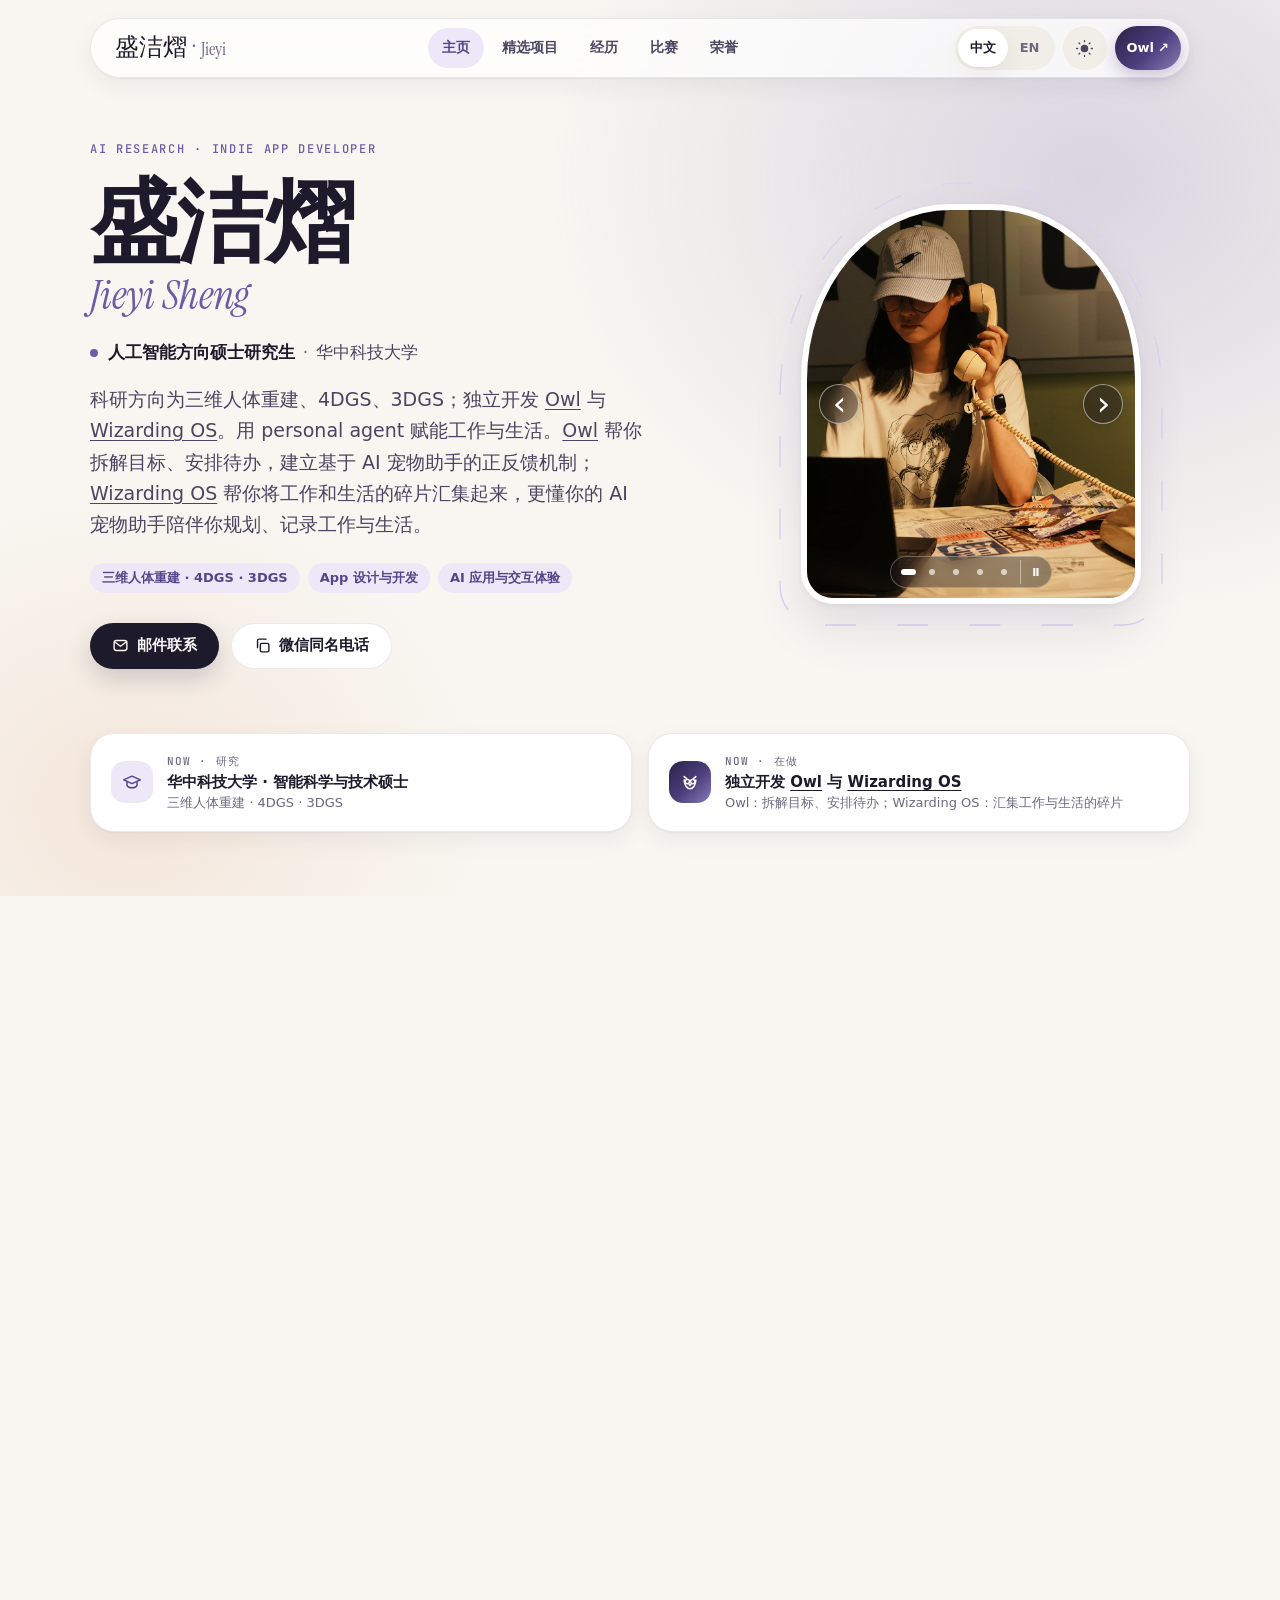
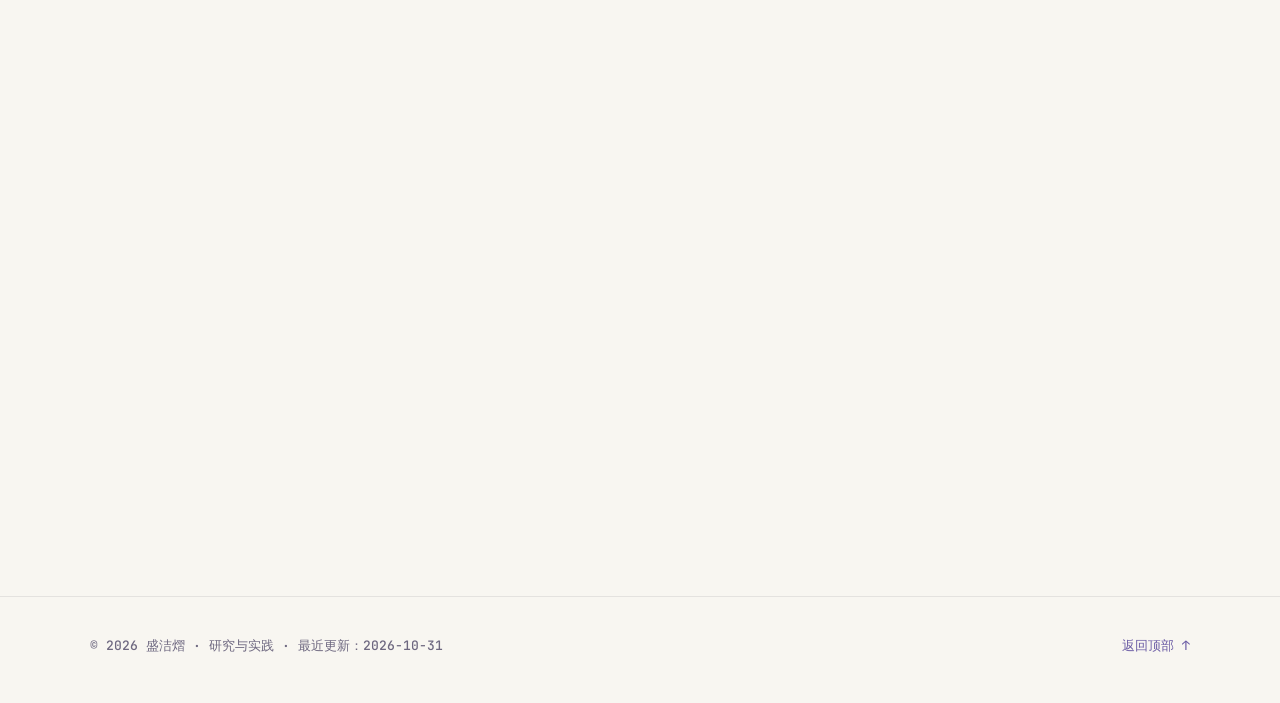
==== commit d9b511b6: "Rewrite the homepage around personal agents for work and life. Use the supplied Chinese positioning " ====
--- a/archive/index.html
+++ b/archive/index.html
@@ -5,17 +5,17 @@
     <meta name="viewport" content="width=device-width, initial-scale=1">
     <meta http-equiv="Content-Security-Policy" content="default-src 'self'; img-src 'self' data:; style-src 'self'; script-src 'self'; font-src 'self'; connect-src 'self'; frame-src 'none'; object-src 'none'; base-uri 'self'; form-action 'none'">
     <title>盛洁熠 | Jieyi Sheng</title>
-    <meta name="description" content="人工智能方向硕士研究生，独立开发 Owl 与 Wizarding OS，关注三维人体重建、4DGS、3DGS。">
+    <meta name="description" content="人工智能方向硕士研究生，独立开发 Owl 与 Wizarding OS。用 personal agent 赋能工作与生活。">
     <meta name="author" content="盛洁熠">
     <meta name="keywords" content="盛洁熠,Jieyi Sheng,三维人体重建,4DGS,3DGS,人工智能,华中科技大学">
     <meta property="og:title" content="盛洁熠 | Jieyi Sheng">
-    <meta property="og:description" content="人工智能方向硕士研究生，独立开发 Owl 与 Wizarding OS，关注三维人体重建、4DGS、3DGS。">
+    <meta property="og:description" content="人工智能方向硕士研究生，独立开发 Owl 与 Wizarding OS。用 personal agent 赋能工作与生活。">
     <meta property="og:type" content="website">
     <meta property="og:url" content="https://vvsherryvv.github.io/archive/">
     <meta property="og:image" content="https://vvsherryvv.github.io/archive/assets/avatar.jpg">
     <meta name="twitter:card" content="summary_large_image">
     <meta name="twitter:title" content="盛洁熠 | Jieyi Sheng">
-    <meta name="twitter:description" content="人工智能方向硕士研究生，独立开发 Owl 与 Wizarding OS，关注三维人体重建、4DGS、3DGS。">
+    <meta name="twitter:description" content="人工智能方向硕士研究生，独立开发 Owl 与 Wizarding OS。用 personal agent 赋能工作与生活。">
     <meta name="twitter:image" content="https://vvsherryvv.github.io/archive/assets/avatar.jpg">
     <meta name="theme-color" content="#F8F6F1">
     <link rel="canonical" href="https://vvsherryvv.github.io/archive/">
@@ -73,7 +73,7 @@
             <div class="hero-roles">
               <p class="hero-role"><span class="role-mark" aria-hidden="true"></span><span class="role-text"><span data-i18n="title">人工智能方向硕士研究生</span><span class="sep" aria-hidden="true">&middot;</span><span class="institution" data-i18n="institution">华中科技大学</span></span></p>
             </div>
-            <p class="lede" data-i18n="heroLede" data-i18n-links>科研方向为三维人体重建、4DGS、3DGS；独立开发 <a class="name-link" href="/zh/owl/">Owl</a> 与 <a class="name-link" href="/zh/wizarding-os/">Wizarding OS</a>。Owl 用 AI 帮人拆解目标、安排待办并完成反馈总结；Wizarding OS 是面向 iPhone 的工作与生活助手，可在 <a class="name-link" href="https://apps.apple.com/app/id6790730397">App Store</a> 查看。</p>
+            <p class="lede" data-i18n="heroLede" data-i18n-links>科研方向为三维人体重建、4DGS、3DGS；独立开发 <a class="name-link" href="/zh/owl/">Owl</a> 与 <a class="name-link" href="/zh/wizarding-os/">Wizarding OS</a>。用 personal agent 赋能工作与生活。Owl 帮你拆解目标、安排待办，建立基于 AI 宠物助手的正反馈机制；Wizarding OS 帮你将工作和生活的碎片汇集起来，更懂你的 AI 宠物助手陪伴你规划、记录工作与生活。</p>
             <div class="chip-row">
               <span class="chip" data-i18n="interest2">三维人体重建 · 4DGS · 3DGS</span>
               <span class="chip" data-i18n="interest1">App 设计与开发</span>
@@ -125,7 +125,7 @@
             </article>
             <article class="card now-card reveal">
               <span class="now-icon owl" aria-hidden="true"><svg viewBox="0 0 24 24"><path d="M5 5.5 8 8M19 5.5 16 8"/><circle cx="8.8" cy="11.5" r="2.6"/><circle cx="15.2" cy="11.5" r="2.6"/><path d="M5 9.5C5 15 8 20 12 20s7-5 7-10.5"/><path d="m11 15 1 1.2 1-1.2"/></svg></span>
-              <div><span class="now-label" data-i18n="nowBuilding">Now · 在做</span><p class="now-title" data-i18n="nowBuildingTitle" data-i18n-links>独立开发 <a class="name-link" href="/zh/owl/">Owl</a> 与 <a class="name-link" href="/zh/wizarding-os/">Wizarding OS</a></p><p class="now-text" data-i18n="nowBuildingText">Owl：拆解目标 → 待办 → 反馈；Wizarding OS：工作与生活</p></div>
+              <div><span class="now-label" data-i18n="nowBuilding">Now · 在做</span><p class="now-title" data-i18n="nowBuildingTitle" data-i18n-links>独立开发 <a class="name-link" href="/zh/owl/">Owl</a> 与 <a class="name-link" href="/zh/wizarding-os/">Wizarding OS</a></p><p class="now-text" data-i18n="nowBuildingText">Owl：拆解目标、安排待办；Wizarding OS：汇集工作与生活的碎片</p></div>
             </article>
           </div>
         </div>
@@ -136,7 +136,7 @@
           <div class="sec-head reveal"><span class="num" aria-hidden="true">01</span><h2 id="about-title" data-i18n="aboutTitle">关于我</h2></div>
           <div class="about-grid">
             <article class="card about-card prose reveal">
-              <p data-i18n="aboutP1" data-i18n-links>我在华中科技大学人工智能与自动化学院攻读智能科学与技术硕士，本科毕业于华中科技大学未来技术学院人工智能专业，科研方向为三维人体重建、4DGS、3DGS。我独立开发 <a class="name-link" href="/zh/owl/">Owl</a> 与 <a class="name-link" href="/zh/wizarding-os/">Wizarding OS</a>。Owl 用 AI 帮人拆解目标、安排待办并完成反馈总结；Wizarding OS 是面向 iPhone 的工作与生活助手，可在 <a class="name-link" href="https://apps.apple.com/app/id6790730397">App Store</a> 查看。</p>
+              <p data-i18n="aboutP1" data-i18n-links>我在华中科技大学人工智能与自动化学院攻读智能科学与技术硕士，本科毕业于华中科技大学未来技术学院人工智能专业，科研方向为三维人体重建、4DGS、3DGS。我独立开发 <a class="name-link" href="/zh/owl/">Owl</a> 与 <a class="name-link" href="/zh/wizarding-os/">Wizarding OS</a>。用 personal agent 赋能工作与生活。Owl 帮你拆解目标、安排待办，建立基于 AI 宠物助手的正反馈机制；Wizarding OS 帮你将工作和生活的碎片汇集起来，更懂你的 AI 宠物助手陪伴你规划、记录工作与生活。</p>
               <p data-i18n="aboutP2">我的项目经历覆盖多模态视觉大模型、SLAM 与脑机接口，其中「萤狩—基于超轻量化视觉大模型的红外弱小目标智能感知系统」获 2025 年度中国青年科技创新“揭榜挂帅”擂台赛全国三等奖。</p>
             </article>
             <article id="education" class="card edu-card reveal">
@@ -162,14 +162,14 @@
               <span class="orb" aria-hidden="true"></span><span class="orb two" aria-hidden="true"></span>
               <p class="eyebrow" data-i18n="productType">独立开发 · AI 应用</p>
               <h3>Owl</h3>
-              <p data-i18n="productText">聚焦「拆解目标 → 安排待办 → 反馈总结」三步闭环，用 AI 辅助把目标拆成可执行的小步骤并落入日常日历与每日复盘。</p>
+              <p data-i18n="productText">帮你拆解目标、安排待办，建立基于 AI 宠物助手的正反馈机制。</p>
               <ol class="flow">
-                <li data-i18n="flowStep1">拆解目标</li><li class="arrow" aria-hidden="true">&rarr;</li><li data-i18n="flowStep2">安排待办</li><li class="arrow" aria-hidden="true">&rarr;</li><li data-i18n="flowStep3">反馈总结</li>
+                <li data-i18n="flowStep1">拆解目标</li><li class="arrow" aria-hidden="true">&rarr;</li><li data-i18n="flowStep2">安排待办</li><li class="arrow" aria-hidden="true">&rarr;</li><li data-i18n="flowStep3">正反馈</li>
               </ol>
               <a class="go project-link" data-app-link="owl" href="/zh/owl/" id="productLink" data-i18n="productLink">了解 Owl →</a>
               <div class="feature-also">
                 <h4>Wizarding OS</h4>
-                <p data-i18n="wosProductText" data-i18n-links>面向 iPhone 的工作与生活助手，可在 <a class="name-link" href="https://apps.apple.com/app/id6790730397">App Store</a> 查看。</p>
+                <p data-i18n="wosProductText" data-i18n-links>帮你将工作和生活的碎片汇集起来，更懂你的 AI 宠物助手陪伴你规划、记录工作与生活。可在 <a class="name-link" href="https://apps.apple.com/app/id6790730397">App Store</a> 查看。</p>
                 <a class="go" data-app-link="wos" href="/zh/wizarding-os/" data-i18n="wosProductLink">了解 Wizarding OS →</a>
               </div>
             </article>
